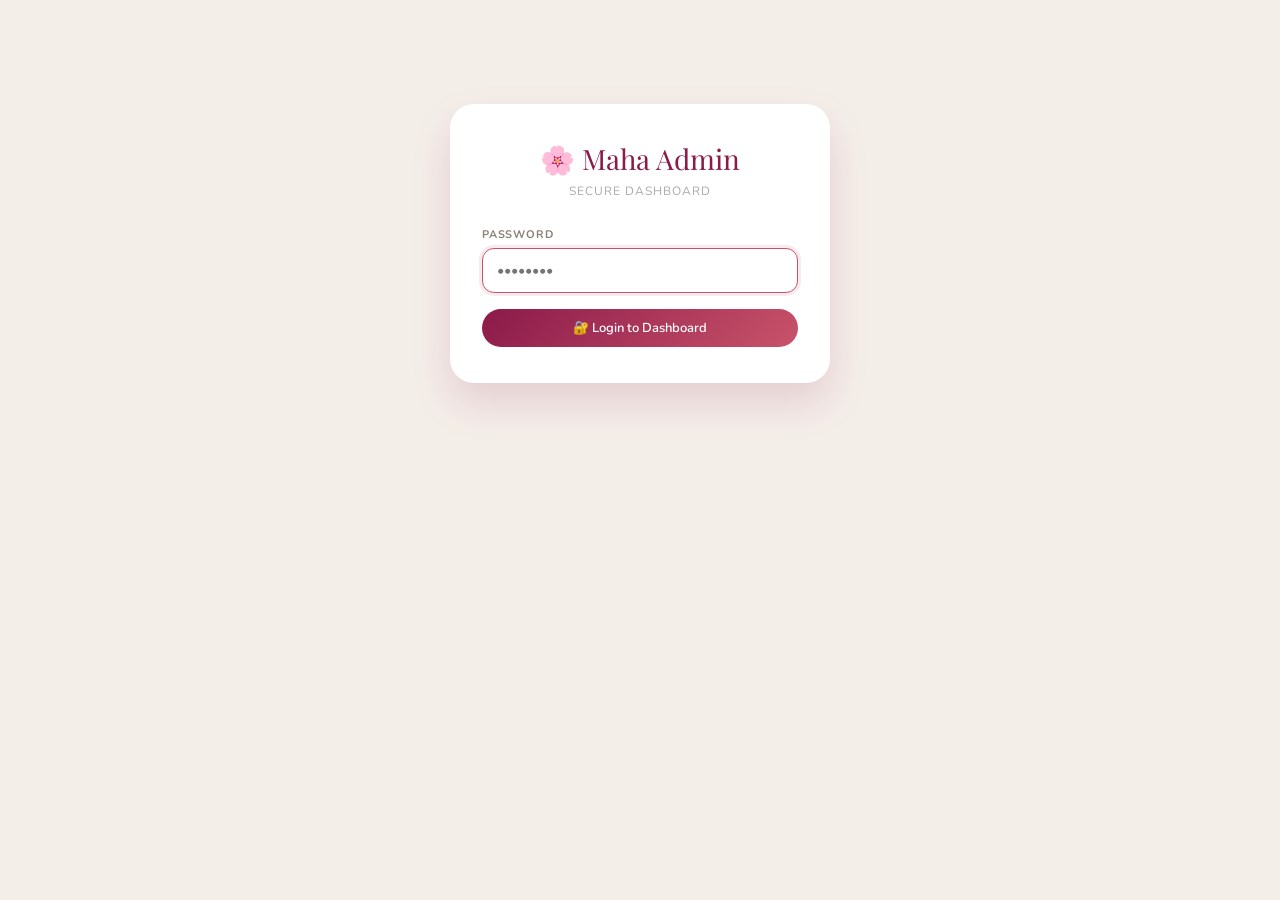
==== admin.html @ 8f500e43 "Add files via upload" ====
<!DOCTYPE html>
<html lang="ur">
<head>
<meta charset="UTF-8">
<meta name="viewport" content="width=device-width, initial-scale=1.0">
<title>Admin Panel – Maha Collection</title>
<link href="https://fonts.googleapis.com/css2?family=Playfair+Display:ital,wght@0,400;0,600;1,400&family=Nunito:wght@300;400;500;600&display=swap" rel="stylesheet">
<style>
:root {
  --wine: #8B1A4A;
  --rose: #C9536A;
  --gold: #D4A853;
  --cream: #FDF6F0;
  --dark: #1a0a10;
  --serif: 'Playfair Display', Georgia, serif;
  --sans: 'Nunito', sans-serif;
}
* { box-sizing: border-box; margin: 0; padding: 0; }
body {
  font-family: var(--sans);
  background: #f4eee9;
  padding: 24px;
}
.admin-login {
  max-width: 380px;
  margin: 80px auto;
  background: #fff;
  border-radius: 24px;
  padding: 36px 32px;
  box-shadow: 0 20px 40px rgba(139,26,74,0.15);
  text-align: center;
}
.admin-login-logo {
  font-family: var(--serif);
  font-size: 28px;
  color: var(--wine);
  margin-bottom: 6px;
}
.admin-login-sub {
  font-size: 12px;
  color: #aaa;
  margin-bottom: 28px;
  text-transform: uppercase;
  letter-spacing: 1px;
}
.a-field {
  display: flex;
  flex-direction: column;
  gap: 6px;
  margin-bottom: 16px;
  text-align: left;
}
.a-label {
  font-size: 11px;
  font-weight: 700;
  color: #8a7f74;
  letter-spacing: 0.8px;
  text-transform: uppercase;
}
.a-input {
  padding: 12px 14px;
  border: 1.5px solid rgba(139,26,74,0.2);
  border-radius: 12px;
  font-family: var(--sans);
  font-size: 14px;
  width: 100%;
  outline: none;
  transition: all 0.2s;
}
.a-input:focus {
  border-color: var(--rose);
  box-shadow: 0 0 0 3px rgba(201,83,106,0.12);
}
.a-btn {
  padding: 10px 18px;
  border-radius: 40px;
  border: none;
  font-family: var(--sans);
  font-size: 13px;
  font-weight: 600;
  cursor: pointer;
  transition: all 0.2s;
}
.a-btn-primary {
  background: linear-gradient(135deg, var(--wine), var(--rose));
  color: #fff;
  width: 100%;
}
.a-btn-primary:hover {
  transform: translateY(-1px);
  box-shadow: 0 6px 18px rgba(201,83,106,0.3);
}
.err-msg {
  color: #e53e3e;
  font-size: 12px;
  margin-bottom: 12px;
  display: none;
}

/* Admin Panel Styles */
.admin-panel {
  background: #fff;
  border-radius: 24px;
  max-width: 1300px;
  margin: 0 auto;
  overflow: hidden;
  box-shadow: 0 12px 32px rgba(0,0,0,0.08);
  display: flex;
  flex-direction: column;
  height: calc(100vh - 48px);
}
.admin-hdr {
  background: linear-gradient(135deg, var(--wine), var(--rose));
  color: #fff;
  padding: 18px 28px;
  display: flex;
  justify-content: space-between;
  align-items: center;
  flex-shrink: 0;
}
.admin-hdr h2 {
  font-family: var(--serif);
  font-weight: 500;
  font-size: 20px;
}
.admin-body {
  display: flex;
  flex: 1;
  overflow: hidden;
}
.admin-sidebar {
  width: 220px;
  background: #fefaf7;
  border-right: 1px solid rgba(139,26,74,0.1);
  display: flex;
  flex-direction: column;
  padding: 20px 0;
  overflow-y: auto;
  flex-shrink: 0;
}
.admin-nav-btn {
  display: flex;
  align-items: center;
  gap: 12px;
  padding: 12px 24px;
  background: none;
  border: none;
  font-family: var(--sans);
  font-size: 14px;
  font-weight: 500;
  color: #5a4a42;
  cursor: pointer;
  transition: all 0.2s;
  text-align: left;
  border-left: 3px solid transparent;
  width: 100%;
}
.admin-nav-btn:hover {
  background: rgba(201,83,106,0.06);
  color: var(--wine);
}
.admin-nav-btn.active {
  background: rgba(201,83,106,0.1);
  color: var(--wine);
  border-left-color: var(--rose);
  font-weight: 600;
}
.admin-content {
  flex: 1;
  overflow-y: auto;
  padding: 24px 28px;
  background: #fff;
}
.a-section {
  background: #ffffff;
  border-radius: 20px;
  padding: 22px 24px;
  margin-bottom: 24px;
  box-shadow: 0 2px 12px rgba(0,0,0,0.04);
  border: 1px solid rgba(139,26,74,0.06);
}
.a-section-title {
  font-family: var(--serif);
  font-size: 16px;
  color: var(--wine);
  margin-bottom: 20px;
  padding-bottom: 12px;
  border-bottom: 1px solid rgba(139,26,74,0.1);
  display: flex;
  align-items: center;
  gap: 8px;
  justify-content: space-between;
}
.a-grid-2 {
  display: grid;
  grid-template-columns: 1fr 1fr;
  gap: 18px;
}
.a-grid-3 {
  display: grid;
  grid-template-columns: repeat(3,1fr);
  gap: 16px;
}
.a-save-bar {
  margin-top: 20px;
  display: flex;
  gap: 12px;
  align-items: center;
}
.a-success-msg {
  font-size: 12px;
  color: #22c55e;
  font-weight: 600;
  opacity: 0;
  transition: opacity 0.3s;
}
.a-success-msg.show { opacity: 1; }
.a-btn-secondary {
  background: #f0eae6;
  color: #5a4a42;
}
.a-btn-danger {
  background: #fee2e2;
  color: #e53e3e;
  border: none;
}
.img-upload-row {
  display: flex;
  gap: 8px;
  align-items: center;
}
.img-upload-btn {
  padding: 8px 14px;
  border-radius: 12px;
  border: 1.5px dashed rgba(201,83,106,0.4);
  background: rgba(201,83,106,0.05);
  color: var(--rose);
  font-size: 12px;
  font-weight: 600;
  cursor: pointer;
  transition: all 0.2s;
}
.img-preview {
  width: 54px;
  height: 48px;
  object-fit: cover;
  border-radius: 8px;
  border: 1px solid rgba(139,26,74,0.12);
}
.a-table {
  width: 100%;
  border-collapse: collapse;
  font-size: 13px;
}
.a-table th {
  text-align: left;
  padding: 12px 12px;
  background: rgba(139,26,74,0.03);
  color: var(--wine);
  font-weight: 600;
  font-size: 11px;
  text-transform: uppercase;
}
.a-table td {
  padding: 12px 12px;
  border-bottom: 1px solid rgba(139,26,74,0.06);
  vertical-align: middle;
}
.admin-stats-row {
  display: grid;
  grid-template-columns: repeat(4,1fr);
  gap: 16px;
  margin-bottom: 24px;
}
.admin-stat-box {
  background: #fff;
  border-radius: 20px;
  padding: 18px;
  text-align: center;
  box-shadow: 0 2px 12px rgba(139,26,74,0.05);
  border: 1px solid rgba(139,26,74,0.08);
}
.admin-stat-box .asn {
  font-family: var(--serif);
  font-size: 28px;
  color: var(--wine);
  font-weight: 700;
}
.testi-item {
  background: rgba(139,26,74,0.02);
  border: 1px solid rgba(139,26,74,0.1);
  border-radius: 16px;
  padding: 18px;
  margin-bottom: 16px;
}
.pill-list {
  display: flex;
  flex-wrap: wrap;
  gap: 8px;
  margin-top: 10px;
}
.pill-tag {
  background: rgba(201,83,106,0.1);
  color: var(--wine);
  border-radius: 50px;
  padding: 6px 12px 6px 16px;
  font-size: 12px;
  display: flex;
  align-items: center;
  gap: 6px;
}
.pill-tag button {
  background: none;
  border: none;
  cursor: pointer;
  font-size: 14px;
}
</style>
</head>
<body>
<div id="app"></div>

<script>
// ========== CONFIG ==========
const CONFIG = {
  whatsappNumber: "923700429801",
  brandName: "Maha Collection",
  tagline: "Where Every Piece Tells a Story",
  instagram: "https://www.instagram.com/mahacollection",
  facebook: "https://www.facebook.com/mahacollection",
  tiktok: "https://www.tiktok.com/@mahacollection",
  adminPassword: "admin1234",
  heroBanner: "",
  heroTitle1: "Maha",
  heroTitle2: "Collection",
  heroSub: "Premium Pakistani fashion — lawn suits, bridal wear, jewellery & more.\nOrder instantly on WhatsApp 🇵🇰",
  trustPills: ["🚚 Fast Delivery", "✅ 100% Authentic", "💬 24/7 Support", "🔄 Easy Returns"],
  stat1n: "10,000+", stat1l: "Happy Customers",
  stat2n: "500+", stat2l: "Products",
  stat3n: "4.9★", stat3l: "Average Rating",
  stat4n: "Same Day", stat4l: "WhatsApp Reply"
};

let PRODUCTS = [
  { id:"1", name:"Embroidered Lawn Suit", price:3500, category:"Suits", image:"https://images.unsplash.com/photo-1583391733956-3750e0ff4e8b?w=700&q=85", badge:"Bestseller", rating:4.9, reviews:312, description:"Premium lawn fabric with intricate thread embroidery. 3-piece unstitched set." },
  { id:"2", name:"Silk Chiffon Dupatta", price:1800, category:"Dupattas", image:"https://images.unsplash.com/photo-1610030469983-98e550d6193c?w=700&q=85", badge:"New", rating:4.8, reviews:98, description:"Pure silk chiffon with hand-block print borders. 2.5 meters." },
  { id:"3", name:"Bridal Lehenga Set", price:45000, category:"Bridal", image:"https://images.unsplash.com/photo-1585914641050-fa9883c4e21c?w=700&q=85", badge:"Premium", rating:5.0, reviews:54, description:"Heavy bridal lehenga with zari work, mirror detailing, full set." },
  { id:"4", name:"Kashmiri Shawl", price:8500, category:"Shawls", image:"https://images.unsplash.com/photo-1601924994987-69e26d50dc26?w=700&q=85", badge:"Limited", rating:4.9, reviews:167, description:"Hand-woven pure wool Kashmiri shawl with traditional paisley motifs." },
  { id:"5", name:"Printed Khaddar Suit", price:2200, category:"Suits", image:"https://images.unsplash.com/photo-1558769132-cb1aea458c5e?w=700&q=85", badge:"Top Rated", rating:4.7, reviews:289, description:"Winter khaddar with digital print, warm and stylish. Unstitched." },
  { id:"6", name:"Gold Jhumka Earrings", price:1200, category:"Jewellery", image:"https://images.unsplash.com/photo-1535632066927-ab7c9ab60908?w=700&q=85", badge:"Hot", rating:4.8, reviews:445, description:"Traditional Pakistani jhumka, antique gold finish, lightweight." },
  { id:"7", name:"Organza Party Frock", price:5500, category:"Formals", image:"https://images.unsplash.com/photo-1566479100951-a12f5ade9e7b?w=700&q=85", badge:"New", rating:4.6, reviews:73, description:"Flowy organza frock with embellished neckline, ready-to-wear." },
  { id:"8", name:"Handcrafted Clutch Bag", price:3200, category:"Bags", image:"https://images.unsplash.com/photo-1566150905458-1bf1aca981a8?w=700&q=85", badge:"", rating:4.7, reviews:122, description:"Hand-beaded clutch bag, perfect for events and weddings." },
];

let TESTIMONIALS = [
  { name:"Ayesha Malik", location:"Lahore", text:"Maha Collection ka suit itna khoobsurat tha! Quality bohot achi thi, bilkul picture jaisi mili. WhatsApp se order karna bohot asaan tha.", avatar:"AM", rating:5 },
  { name:"Sana Tariq", location:"Karachi", text:"Maine bridal lehenga liya tha — sab ne taarif ki! Packaging bhi bohot elegant thi. Definitely again order karungi.", avatar:"ST", rating:5 },
  { name:"Fatima Noor", location:"Islamabad", text:"Kashmiri shawl bohot warm aur stylish hai. Ek din me delivery bhi mili. Maha Collection best hai!", avatar:"FN", rating:5 },
  { name:"Hina Baig", location:"Peshawar", text:"Earrings bilkul original picture jaisi hain. Customer service bhi kamaal ki thi. Highly recommended!", avatar:"HB", rating:5 },
];

const CATEGORIES = ["All","Suits","Dupattas","Bridal","Shawls","Formals","Jewellery","Bags"];

let adminAuthed = false;
let editingId = null;
let editForm = {};
let currentTab = 'dashboard';

function saveToLocalStorage() {
  localStorage.setItem('maha_products', JSON.stringify(PRODUCTS));
  localStorage.setItem('maha_testimonials', JSON.stringify(TESTIMONIALS));
  localStorage.setItem('maha_config', JSON.stringify(CONFIG));
}

function loadFromLocalStorage() {
  try {
    const p = localStorage.getItem('maha_products');
    if(p) PRODUCTS = JSON.parse(p);
    const t = localStorage.getItem('maha_testimonials');
    if(t) TESTIMONIALS = JSON.parse(t);
    const c = localStorage.getItem('maha_config');
    if(c) Object.assign(CONFIG, JSON.parse(c));
  } catch(e){}
}

loadFromLocalStorage();

function render() {
  const app = document.getElementById('app');
  if(!adminAuthed) {
    app.innerHTML = `
      <div class="admin-login">
        <div class="admin-login-logo">🌸 Maha Admin</div>
        <div class="admin-login-sub">Secure Dashboard</div>
        <div class="a-field">
          <label class="a-label">Password</label>
          <input type="password" id="adminPassword" class="a-input" placeholder="••••••••" autofocus onkeypress="if(event.key==='Enter') login()"/>
        </div>
        <div id="loginErr" class="err-msg">❌ Galat password hai</div>
        <button class="a-btn a-btn-primary" onclick="login()">🔐 Login to Dashboard</button>
      </div>
    `;
    return;
  }
  app.innerHTML = `
    <div class="admin-panel">
      <div class="admin-hdr">
        <h2>🛠️ Maha Collection Admin</h2>
        <div style="display:flex;gap:10px">
          <button class="a-btn" style="background:rgba(255,255,255,0.2);color:#fff" onclick="logout()">🚪 Logout</button>
          <button class="a-btn" style="background:rgba(255,255,255,0.2);color:#fff" onclick="window.close()">✕ Close</button>
        </div>
      </div>
      <div class="admin-body">
        <div class="admin-sidebar">
          <button class="admin-nav-btn ${currentTab === 'dashboard' ? 'active' : ''}" onclick="switchTab('dashboard')">📊 Dashboard</button>
          <button class="admin-nav-btn ${currentTab === 'products' ? 'active' : ''}" onclick="switchTab('products')">🛍️ Products</button>
          <button class="admin-nav-btn ${currentTab === 'testimonials' ? 'active' : ''}" onclick="switchTab('testimonials')">💬 Reviews</button>
          <button class="admin-nav-btn ${currentTab === 'website' ? 'active' : ''}" onclick="switchTab('website')">🌐 Website Info</button>
          <button class="admin-nav-btn ${currentTab === 'social' ? 'active' : ''}" onclick="switchTab('social')">📱 Social Links</button>
          <button class="admin-nav-btn ${currentTab === 'hero' ? 'active' : ''}" onclick="switchTab('hero')">🎥 Hero & Stats</button>
          <button class="admin-nav-btn ${currentTab === 'security' ? 'active' : ''}" onclick="switchTab('security')">🔐 Security</button>
        </div>
        <div class="admin-content" id="adminContent">
          ${renderTabContent()}
        </div>
      </div>
    </div>
  `;
}

function renderTabContent() {
  if(currentTab === 'dashboard') return renderDashboard();
  if(currentTab === 'products') return renderProducts();
  if(currentTab === 'testimonials') return renderTestimonials();
  if(currentTab === 'website') return renderWebsite();
  if(currentTab === 'social') return renderSocial();
  if(currentTab === 'hero') return renderHero();
  if(currentTab === 'security') return renderSecurity();
  return '';
}

function renderDashboard() {
  const totalProducts = PRODUCTS.length;
  const totalRevenue = PRODUCTS.reduce((s,p)=>s+Number(p.price),0);
  const avgPrice = totalProducts ? Math.round(totalRevenue/totalProducts) : 0;
  return `
    <div class="admin-stats-row">
      <div class="admin-stat-box"><div class="asn">${totalProducts}</div><div class="asl">Total Products</div></div>
      <div class="admin-stat-box"><div class="asn">${[...new Set(PRODUCTS.map(p=>p.category))].length}</div><div class="asl">Categories</div></div>
      <div class="admin-stat-box"><div class="asn">${TESTIMONIALS.length}</div><div class="asl">Reviews</div></div>
      <div class="admin-stat-box"><div class="asn">Rs.${avgPrice.toLocaleString('en-PK')}</div><div class="asl">Avg Price</div></div>
    </div>
    <div class="a-section">
      <div class="a-section-title"><span>📦 Recent Products</span><button class="a-btn a-btn-primary a-btn-sm" onclick="switchTab('products')">Manage All</button></div>
      <table class="a-table">
        <thead><tr><th>Image</th><th>Name</th><th>Category</th><th>Price</th></tr></thead>
        <tbody>${PRODUCTS.slice(0,5).map(p=>`<tr><td><img src="${p.image}" style="width:44px;height:38px;object-fit:cover;border-radius:6px" onerror="this.src='https://images.unsplash.com/photo-1558769132-cb1aea458c5e?w=300'"></td><td>${p.name}</td><td>${p.category}</td><td>Rs.${p.price.toLocaleString()}</td></tr>`).join('')}</tbody>
      </table>
    </div>
  `;
}

function renderProducts() {
  return `
    <div class="a-section">
      <div class="a-section-title"><span>🛍️ Products Management</span><button class="a-btn a-btn-primary a-btn-sm" onclick="addNewProduct()">+ Naya Product</button></div>
      <div style="overflow-x:auto">
        <table class="a-table">
          <thead><tr><th>Image</th><th>Name</th><th>Category</th><th>Price</th><th>Badge</th><th>Rating</th><th>Actions</th></tr></thead>
          <tbody id="productsTbody">${renderProductRows()}</tbody>
        </table>
      </div>
    </div>
  `;
}

function renderProductRows() {
  return PRODUCTS.map(p => {
    if(editingId === p.id) {
      return `<tr style="background:#fef4f0">
        <td><div class="img-upload-row"><input class="a-input sm" id="edit_img" value="${(editForm.image||'').replace(/"/g,'&quot;')}" oninput="editForm.image=this.value" style="min-width:120px"/><button class="img-upload-btn" onclick="uploadProductImage()">📷</button><input type="file" id="prodImgFile" accept="image/*" style="display:none" onchange="handleProdImage(this)"/></div>${editForm.image ? `<img src="${editForm.image}" class="img-preview" style="margin-top:4px">` : ''}</td>
        <td><input class="a-input sm" value="${(editForm.name||'').replace(/"/g,'&quot;')}" oninput="editForm.name=this.value" style="min-width:130px"/></td>
        <td><select class="a-input sm a-select" onchange="editForm.category=this.value">${CATEGORIES.filter(c=>c!=='All').map(c=>`<option${c===editForm.category?' selected':''}>${c}</option>`).join('')}</select></td>
        <td><input class="a-input sm" type="number" value="${editForm.price||0}" oninput="editForm.price=this.value" style="width:90px"/></td>
        <td><input class="a-input sm" value="${(editForm.badge||'').replace(/"/g,'&quot;')}" oninput="editForm.badge=this.value" style="width:90px"/></td>
        <td><input class="a-input sm" type="number" step="0.1" value="${editForm.rating||4.5}" oninput="editForm.rating=this.value" style="width:70px"/></td>
        <td><button class="a-btn a-btn-primary a-btn-sm" onclick="saveEdit()">✔ Save</button> <button class="a-btn a-btn-secondary a-btn-sm" onclick="cancelEdit()">Cancel</button></td>
      </tr>
      <tr><td colspan="7"><div class="a-grid-2"><div><label class="a-label">Description</label><textarea class="a-input sm" oninput="editForm.description=this.value">${editForm.description||''}</textarea></div><div><label class="a-label">Reviews Count</label><input class="a-input sm" type="number" value="${editForm.reviews||0}" oninput="editForm.reviews=this.value"/></div></div></td></tr>`;
    }
    return `<tr><td><img src="${p.image}" style="width:44px;height:38px;object-fit:cover;border-radius:6px" onerror="this.src='https://images.unsplash.com/photo-1558769132-cb1aea458c5e?w=300'"></td><td>${p.name}</td><td>${p.category}</td><td>Rs.${p.price.toLocaleString()}</td><td>${p.badge||'—'}</td><td>${p.rating}⭐</td><td><button class="a-btn a-btn-secondary a-btn-sm" onclick="startEdit('${p.id}')">✏️ Edit</button> <button class="a-btn a-btn-danger a-btn-sm" onclick="deleteProduct('${p.id}')">🗑️</button></td></tr>`;
  }).join('');
}

function refreshProductTable() { const tbody = document.getElementById('productsTbody'); if(tbody) tbody.innerHTML = renderProductRows(); }
function startEdit(id) { const p = PRODUCTS.find(x=>x.id===id); editingId=id; editForm={...p}; refreshProductTable(); }
function cancelEdit() { editingId=null; editForm={}; refreshProductTable(); }
function saveEdit() { PRODUCTS = PRODUCTS.map(p=>p.id===editingId?{...editForm,price:Number(editForm.price),rating:Number(editForm.rating),reviews:Number(editForm.reviews)}:p); cancelEdit(); saveToLocalStorage(); }
function deleteProduct(id) { if(confirm('Delete this product?')) { PRODUCTS = PRODUCTS.filter(p=>p.id!==id); refreshProductTable(); saveToLocalStorage(); } }
function addNewProduct() { const newId = Date.now().toString(); PRODUCTS.push({id:newId,name:"Naya Product",price:999,category:"Suits",image:"",badge:"New",rating:4.5,reviews:0,description:""}); startEdit(newId); }
function uploadProductImage() { document.getElementById('prodImgFile').click(); }
function handleProdImage(input) { const file = input.files[0]; if(!file) return; const reader = new FileReader(); reader.onload = ev => { editForm.image = ev.target.result; const inp = document.getElementById('edit_img'); if(inp) inp.value = ev.target.result; refreshProductTable(); }; reader.readAsDataURL(file); }

function renderTestimonials() {
  return `
    <div class="a-section">
      <div class="a-section-title"><span>💬 Customer Reviews</span><button class="a-btn a-btn-primary a-btn-sm" onclick="addTestimonial()">+ Naya Review</button></div>
      <div id="testiList">${TESTIMONIALS.map((t,i)=>`<div class="testi-item"><div class="a-grid-3"><div><label class="a-label">Naam</label><input class="a-input sm" id="tname_${i}" value="${t.name.replace(/"/g,'&quot;')}"></div><div><label class="a-label">City</label><input class="a-input sm" id="tloc_${i}" value="${t.location.replace(/"/g,'&quot;')}"></div><div><label class="a-label">Rating</label><input class="a-input sm" type="number" id="trating_${i}" value="${t.rating}"></div></div><div><label class="a-label">Review Text</label><textarea class="a-input sm" id="ttext_${i}">${t.text.replace(/"/g,'&quot;')}</textarea></div><div style="margin-top:12px"><button class="a-btn a-btn-danger a-btn-sm" onclick="deleteTestimonial(${i})">🗑️ Hatao</button></div></div>`).join('')}</div>
      <div class="a-save-bar"><button class="a-btn a-btn-primary" onclick="saveTestimonials()">✅ Reviews Save Karo</button><span id="testiMsg" class="a-success-msg">Saved!</span></div>
    </div>`;
}
function addTestimonial() { TESTIMONIALS.push({name:"",location:"",text:"",avatar:"",rating:5}); render(); }
function deleteTestimonial(i) { if(confirm('Delete this review?')) { TESTIMONIALS.splice(i,1); render(); } }
function saveTestimonials() { TESTIMONIALS.forEach((_,i)=>{ TESTIMONIALS[i].name = document.getElementById(`tname_${i}`).value; TESTIMONIALS[i].location = document.getElementById(`tloc_${i}`).value; TESTIMONIALS[i].rating = Number(document.getElementById(`trating_${i}`).value); TESTIMONIALS[i].text = document.getElementById(`ttext_${i}`).value; TESTIMONIALS[i].avatar = TESTIMONIALS[i].name.slice(0,2).toUpperCase(); }); saveToLocalStorage(); showMsg('testiMsg'); }

function renderWebsite() {
  return `<div class="a-section"><div class="a-section-title">🌐 Basic Info</div><div class="a-grid-2"><div><label class="a-label">Brand Name</label><input class="a-input" id="cfg_brandName" value="${CONFIG.brandName}"></div><div><label class="a-label">Tagline</label><input class="a-input" id="cfg_tagline" value="${CONFIG.tagline}"></div><div><label class="a-label">WhatsApp Number</label><input class="a-input" id="cfg_wa" value="${CONFIG.whatsappNumber}"></div></div><div class="a-save-bar"><button class="a-btn a-btn-primary" onclick="saveWebsiteBasic()">Save</button><span id="webMsg" class="a-success-msg">Saved!</span></div></div>
  <div class="a-section"><div class="a-section-title">🏷️ Trust Pills</div><div id="pillsContainer">${(CONFIG.trustPills || []).map((p,i)=>`<div style="display:flex;gap:8px;margin-bottom:8px"><input class="a-input" id="pill_${i}" value="${p.replace(/"/g,'&quot;')}" style="flex:1"><button class="a-btn a-btn-danger a-btn-sm" onclick="removeTrustPill(${i})">🗑️</button></div>`).join('')}</div><button class="a-btn a-btn-secondary a-btn-sm" onclick="addTrustPill()">+ Add Pill</button><div class="a-save-bar"><button class="a-btn a-btn-primary" onclick="saveTrustPills()">Save Pills</button><span id="pillMsg" class="a-success-msg">Saved!</span></div></div>`;
}
function saveWebsiteBasic() { CONFIG.brandName = document.getElementById('cfg_brandName').value; CONFIG.tagline = document.getElementById('cfg_tagline').value; CONFIG.whatsappNumber = document.getElementById('cfg_wa').value; saveToLocalStorage(); showMsg('webMsg'); }
function addTrustPill() { if(!CONFIG.trustPills) CONFIG.trustPills = []; CONFIG.trustPills.push("New Pill"); render(); }
function removeTrustPill(i) { CONFIG.trustPills.splice(i,1); render(); }
function saveTrustPills() { CONFIG.trustPills = []; document.querySelectorAll('[id^="pill_"]').forEach(inp=>{ CONFIG.trustPills.push(inp.value); }); saveToLocalStorage(); showMsg('pillMsg'); }

function renderSocial() {
  return `<div class="a-section"><div class="a-section-title">📱 Social Links</div><div class="a-grid-2"><div><label class="a-label">Instagram URL</label><input class="a-input" id="cfg_ig" value="${CONFIG.instagram}"></div><div><label class="a-label">Facebook URL</label><input class="a-input" id="cfg_fb" value="${CONFIG.facebook}"></div><div><label class="a-label">TikTok URL</label><input class="a-input" id="cfg_tt" value="${CONFIG.tiktok}"></div></div><div class="a-save-bar"><button class="a-btn a-btn-primary" onclick="saveSocial()">Save Social Links</button><span id="socialMsg" class="a-success-msg">Saved!</span></div></div>`;
}
function saveSocial() { CONFIG.instagram = document.getElementById('cfg_ig').value; CONFIG.facebook = document.getElementById('cfg_fb').value; CONFIG.tiktok = document.getElementById('cfg_tt').value; saveToLocalStorage(); showMsg('socialMsg'); }

function renderHero() {
  return `<div class="a-section"><div class="a-section-title">🎥 Hero Text & Banner</div><div class="a-grid-2"><div><label class="a-label">Hero Title Line 1</label><input class="a-input" id="hero1" value="${CONFIG.heroTitle1||'Maha'}"></div><div><label class="a-label">Hero Title Line 2</label><input class="a-input" id="hero2" value="${CONFIG.heroTitle2||'Collection'}"></div><div><label class="a-label">Sub Text</label><textarea class="a-input" id="heroSub">${CONFIG.heroSub||''}</textarea></div><div><label class="a-label">Banner Image URL / Upload</label><div class="img-upload-row"><input class="a-input" id="heroBanner" value="${CONFIG.heroBanner||''}"><button class="img-upload-btn" onclick="document.getElementById('bannerFile').click()">📷 Gallery</button><input type="file" id="bannerFile" accept="image/*" style="display:none" onchange="handleBannerFile(this)"/></div></div></div><div class="a-save-bar"><button class="a-btn a-btn-primary" onclick="saveHeroText()">Save Hero</button><span id="heroMsg" class="a-success-msg">Saved!</span></div></div>
  <div class="a-section"><div class="a-section-title">📊 Stats Numbers</div><div class="a-grid-2">${[['stat1n','stat1l'],['stat2n','stat2l'],['stat3n','stat3l'],['stat4n','stat4l']].map(([nk,nl])=>`<div><label class="a-label">${nk}</label><input class="a-input" id="${nk}" value="${CONFIG[nk]||''}"><label class="a-label">${nl}</label><input class="a-input" id="${nl}" value="${CONFIG[nl]||''}"></div>`).join('')}</div><div class="a-save-bar"><button class="a-btn a-btn-primary" onclick="saveStats()">Save Stats</button><span id="statsMsg" class="a-success-msg">Saved!</span></div></div>`;
}
function handleBannerFile(input) { const file = input.files[0]; if(!file) return; const reader = new FileReader(); reader.onload = ev => { CONFIG.heroBanner = ev.target.result; const inp = document.getElementById('heroBanner'); if(inp) inp.value = ev.target.result; }; reader.readAsDataURL(file); }
function saveHeroText() { CONFIG.heroTitle1 = document.getElementById('hero1').value; CONFIG.heroTitle2 = document.getElementById('hero2').value; CONFIG.heroSub = document.getElementById('heroSub').value; CONFIG.heroBanner = document.getElementById('heroBanner').value; saveToLocalStorage(); showMsg('heroMsg'); }
function saveStats() { const stats = ['stat1n','stat1l','stat2n','stat2l','stat3n','stat3l','stat4n','stat4l']; stats.forEach(s=>{ CONFIG[s] = document.getElementById(s).value; }); saveToLocalStorage(); showMsg('statsMsg'); }

function renderSecurity() {
  return `<div class="a-section"><div class="a-section-title">🔐 Change Password</div><div><div class="a-field"><label class="a-label">Naya Password</label><input type="password" id="newPw1" class="a-input"></div><div class="a-field"><label class="a-label">Confirm Password</label><input type="password" id="newPw2" class="a-input"></div><div id="pwErr" style="color:#e53e3e;font-size:12px;display:none"></div><button class="a-btn a-btn-primary" onclick="changePassword()">Update Password</button><span id="pwMsg" class="a-success-msg" style="margin-left:12px">Changed!</span></div></div>`;
}
function changePassword() { const p1 = document.getElementById('newPw1').value; const p2 = document.getElementById('newPw2').value; if(!p1) { showErr('Password empty'); return; } if(p1!==p2) { showErr('Passwords do not match'); return; } CONFIG.adminPassword = p1; saveToLocalStorage(); showMsg('pwMsg'); }
function showErr(msg) { const e = document.getElementById('pwErr'); if(e){ e.textContent=msg; e.style.display='block'; setTimeout(()=>e.style.display='none',2500); } }
function showMsg(id) { const el = document.getElementById(id); if(el){ el.classList.add('show'); setTimeout(()=>el.classList.remove('show'),2000); } }

function switchTab(tab) { currentTab = tab; editingId = null; render(); }
function login() { const pw = document.getElementById('adminPassword').value; if(pw === CONFIG.adminPassword) { adminAuthed = true; render(); } else { document.getElementById('loginErr').style.display = 'block'; } }
function logout() { adminAuthed = false; render(); }
window.login = login; window.logout = logout; window.switchTab = switchTab; window.addNewProduct = addNewProduct; window.startEdit = startEdit; window.cancelEdit = cancelEdit; window.saveEdit = saveEdit; window.deleteProduct = deleteProduct; window.uploadProductImage = uploadProductImage; window.handleProdImage = handleProdImage; window.addTestimonial = addTestimonial; window.deleteTestimonial = deleteTestimonial; window.saveTestimonials = saveTestimonials; window.saveWebsiteBasic = saveWebsiteBasic; window.saveTrustPills = saveTrustPills; window.addTrustPill = addTrustPill; window.removeTrustPill = removeTrustPill; window.saveSocial = saveSocial; window.saveHeroText = saveHeroText; window.saveStats = saveStats; window.changePassword = changePassword; window.handleBannerFile = handleBannerFile;

render();
</script>
</body>
</html>
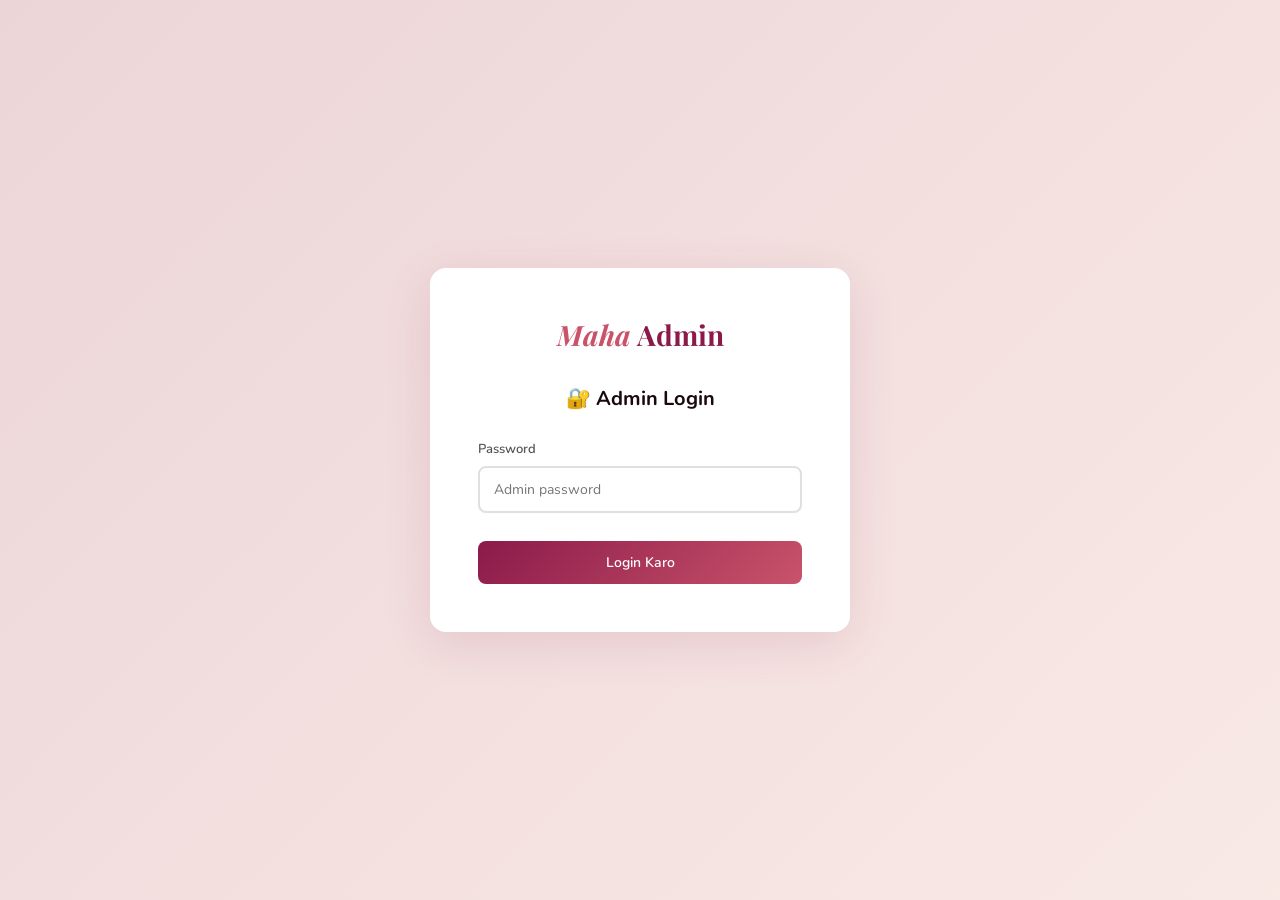
==== commit f4b864e0: "admin.html" ====
--- a/admin.html
+++ b/admin.html
@@ -1,11 +1,13 @@
 <!DOCTYPE html>
 <html lang="ur">
 <head>
-<meta charset="UTF-8">
-<meta name="viewport" content="width=device-width, initial-scale=1.0">
-<title>Admin Panel – Maha Collection</title>
-<link href="https://fonts.googleapis.com/css2?family=Playfair+Display:ital,wght@0,400;0,600;1,400&family=Nunito:wght@300;400;500;600&display=swap" rel="stylesheet">
+<meta charset="UTF-8"/>
+<meta name="viewport" content="width=device-width, initial-scale=1.0"/>
+<title>Maha Collection - Admin Dashboard</title>
+<link rel="preconnect" href="https://fonts.googleapis.com"/>
+<link href="https://fonts.googleapis.com/css2?family=Playfair+Display:ital,wght@0,400;0,600;0,700;1,400&family=Nunito:wght@300;400;500;600&display=swap" rel="stylesheet"/>
 <style>
+/* ===== CSS VARIABLES ===== */
 :root {
   --wine: #8B1A4A;
   --rose: #C9536A;
@@ -14,541 +16,846 @@
   --dark: #1a0a10;
   --serif: 'Playfair Display', Georgia, serif;
   --sans: 'Nunito', sans-serif;
-}
-* { box-sizing: border-box; margin: 0; padding: 0; }
-body {
-  font-family: var(--sans);
-  background: #f4eee9;
-  padding: 24px;
-}
-.admin-login {
-  max-width: 380px;
-  margin: 80px auto;
+  --shadow: 0 8px 32px rgba(139,26,74,0.15);
+  --radius: 16px;
+}
+
+*, *::before, *::after { box-sizing: border-box; margin: 0; padding: 0; }
+html { scroll-behavior: smooth; }
+body { font-family: var(--sans); background: var(--cream); color: var(--dark); overflow-x: hidden; }
+img { max-width: 100%; display: block; }
+a { text-decoration: none; color: inherit; }
+button { cursor: pointer; font-family: var(--sans); }
+
+/* ===== LOGIN SCREEN ===== */
+.login-wrap {
+  display: flex;
+  width: 100vw;
+  height: 100vh;
+  align-items: center;
+  justify-content: center;
+  background: linear-gradient(135deg, rgba(139,26,74,0.15) 0%, rgba(201,83,106,0.08) 100%);
+}
+.login-box {
   background: #fff;
-  border-radius: 24px;
-  padding: 36px 32px;
-  box-shadow: 0 20px 40px rgba(139,26,74,0.15);
-  text-align: center;
-}
-.admin-login-logo {
+  padding: 48px;
+  border-radius: var(--radius);
+  box-shadow: 0 12px 48px rgba(139,26,74,0.12);
+  max-width: 420px;
+  width: 100%;
+}
+.login-logo {
   font-family: var(--serif);
   font-size: 28px;
+  font-weight: 700;
+  text-align: center;
+  margin-bottom: 32px;
   color: var(--wine);
-  margin-bottom: 6px;
-}
-.admin-login-sub {
-  font-size: 12px;
-  color: #aaa;
+}
+.login-logo span { color: var(--rose); font-style: italic; }
+.login-title {
+  text-align: center;
+  font-size: 20px;
+  font-weight: 700;
   margin-bottom: 28px;
-  text-transform: uppercase;
-  letter-spacing: 1px;
-}
-.a-field {
+  color: var(--dark);
+}
+.login-field {
   display: flex;
   flex-direction: column;
-  gap: 6px;
+  margin-bottom: 20px;
+}
+.login-label {
+  font-size: 13px;
+  font-weight: 600;
+  color: #555;
+  margin-bottom: 8px;
+}
+.login-input {
+  padding: 12px 14px;
+  border: 2px solid #e0e0e0;
+  border-radius: 8px;
+  font-size: 14px;
+  font-family: var(--sans);
+  transition: border-color 0.2s;
+}
+.login-input:focus {
+  outline: none;
+  border-color: var(--wine);
+  box-shadow: 0 0 0 3px rgba(139,26,74,0.1);
+}
+.login-btn {
+  width: 100%;
+  padding: 12px;
+  background: linear-gradient(135deg, var(--wine), var(--rose));
+  color: #fff;
+  border: none;
+  border-radius: 8px;
+  font-weight: 600;
+  font-size: 14px;
+  cursor: pointer;
+  transition: transform 0.2s, box-shadow 0.2s;
+  margin-top: 8px;
+}
+.login-btn:hover { transform: translateY(-1px); box-shadow: 0 6px 20px rgba(139,26,74,0.3); }
+.login-error {
+  background: #fee;
+  border: 1px solid #fcc;
+  color: #c33;
+  padding: 12px;
+  border-radius: 8px;
+  font-size: 13px;
   margin-bottom: 16px;
+  display: none;
+}
+
+/* ===== ADMIN DASHBOARD ===== */
+.admin-wrap {
+  display: flex;
+  min-height: 100vh;
+  gap: 0;
+}
+.admin-sidebar {
+  width: 240px;
+  background: var(--dark);
+  padding: 28px 0;
+  border-right: 1px solid rgba(139,26,74,0.2);
+  position: fixed;
+  height: 100vh;
+  overflow-y: auto;
+}
+.admin-main {
+  margin-left: 240px;
+  flex: 1;
+  padding: 28px;
+}
+.sidebar-logo {
+  font-family: var(--serif);
+  font-size: 18px;
+  font-weight: 700;
+  color: #fff;
+  text-align: center;
+  padding: 0 20px;
+  margin-bottom: 32px;
+}
+.sidebar-logo span { color: var(--gold); font-style: italic; }
+.sidebar-nav {
+  display: flex;
+  flex-direction: column;
+  gap: 0;
+}
+.sidebar-btn {
+  padding: 12px 20px;
+  background: none;
+  border: none;
+  color: rgba(255,255,255,0.7);
   text-align: left;
-}
-.a-label {
-  font-size: 11px;
-  font-weight: 700;
-  color: #8a7f74;
-  letter-spacing: 0.8px;
-  text-transform: uppercase;
-}
-.a-input {
-  padding: 12px 14px;
-  border: 1.5px solid rgba(139,26,74,0.2);
-  border-radius: 12px;
-  font-family: var(--sans);
-  font-size: 14px;
-  width: 100%;
-  outline: none;
-  transition: all 0.2s;
-}
-.a-input:focus {
-  border-color: var(--rose);
-  box-shadow: 0 0 0 3px rgba(201,83,106,0.12);
-}
-.a-btn {
-  padding: 10px 18px;
-  border-radius: 40px;
-  border: none;
-  font-family: var(--sans);
   font-size: 13px;
   font-weight: 600;
   cursor: pointer;
   transition: all 0.2s;
+  border-left: 3px solid transparent;
+}
+.sidebar-btn:hover { color: #fff; background: rgba(255,255,255,0.05); }
+.sidebar-btn.active { color: var(--gold); border-left-color: var(--gold); background: rgba(139,26,74,0.15); }
+
+/* ===== ADMIN CONTENT ===== */
+.admin-header {
+  display: flex;
+  justify-content: space-between;
+  align-items: center;
+  margin-bottom: 32px;
+}
+.admin-title {
+  font-family: var(--serif);
+  font-size: 28px;
+  font-weight: 700;
+  color: var(--dark);
+}
+.admin-user { font-size: 13px; color: #888; }
+.a-section {
+  background: #fff;
+  padding: 28px;
+  border-radius: var(--radius);
+  box-shadow: 0 2px 8px rgba(139,26,74,0.06);
+  margin-bottom: 24px;
+}
+.a-section-title {
+  font-size: 16px;
+  font-weight: 700;
+  margin-bottom: 20px;
+  color: var(--dark);
+}
+.a-field {
+  display: flex;
+  flex-direction: column;
+  margin-bottom: 16px;
+}
+.a-label {
+  font-size: 12px;
+  font-weight: 600;
+  color: #555;
+  margin-bottom: 6px;
+}
+.a-input {
+  padding: 10px 12px;
+  border: 1px solid #ddd;
+  border-radius: 6px;
+  font-size: 13px;
+  font-family: var(--sans);
+  transition: border-color 0.2s;
+}
+.a-input:focus {
+  outline: none;
+  border-color: var(--wine);
+  box-shadow: 0 0 0 2px rgba(139,26,74,0.1);
+}
+.a-input.sm { font-size: 12px; padding: 8px 10px; }
+.a-input select { background-color: #fff; }
+.a-grid-2 { display: grid; grid-template-columns: 1fr 1fr; gap: 16px; }
+.a-btn {
+  padding: 10px 20px;
+  border: none;
+  border-radius: 6px;
+  font-size: 13px;
+  font-weight: 600;
+  cursor: pointer;
+  transition: all 0.2s;
 }
 .a-btn-primary {
   background: linear-gradient(135deg, var(--wine), var(--rose));
   color: #fff;
-  width: 100%;
-}
-.a-btn-primary:hover {
-  transform: translateY(-1px);
-  box-shadow: 0 6px 18px rgba(201,83,106,0.3);
-}
-.err-msg {
-  color: #e53e3e;
-  font-size: 12px;
-  margin-bottom: 12px;
-  display: none;
-}
-
-/* Admin Panel Styles */
-.admin-panel {
-  background: #fff;
-  border-radius: 24px;
-  max-width: 1300px;
-  margin: 0 auto;
-  overflow: hidden;
-  box-shadow: 0 12px 32px rgba(0,0,0,0.08);
-  display: flex;
-  flex-direction: column;
-  height: calc(100vh - 48px);
-}
-.admin-hdr {
-  background: linear-gradient(135deg, var(--wine), var(--rose));
-  color: #fff;
-  padding: 18px 28px;
-  display: flex;
-  justify-content: space-between;
+}
+.a-btn-primary:hover { transform: translateY(-1px); box-shadow: 0 4px 12px rgba(139,26,74,0.2); }
+.a-btn-danger {
+  background: #fee;
+  color: #c33;
+  border: 1px solid #fcc;
+}
+.a-btn-danger:hover { background: #fdd; }
+.a-save-bar {
+  display: flex;
+  gap: 16px;
   align-items: center;
-  flex-shrink: 0;
-}
-.admin-hdr h2 {
-  font-family: var(--serif);
-  font-weight: 500;
-  font-size: 20px;
-}
-.admin-body {
-  display: flex;
-  flex: 1;
-  overflow: hidden;
-}
-.admin-sidebar {
-  width: 220px;
-  background: #fefaf7;
-  border-right: 1px solid rgba(139,26,74,0.1);
-  display: flex;
-  flex-direction: column;
-  padding: 20px 0;
-  overflow-y: auto;
-  flex-shrink: 0;
-}
-.admin-nav-btn {
-  display: flex;
-  align-items: center;
-  gap: 12px;
-  padding: 12px 24px;
-  background: none;
-  border: none;
-  font-family: var(--sans);
-  font-size: 14px;
-  font-weight: 500;
-  color: #5a4a42;
-  cursor: pointer;
-  transition: all 0.2s;
-  text-align: left;
-  border-left: 3px solid transparent;
-  width: 100%;
-}
-.admin-nav-btn:hover {
-  background: rgba(201,83,106,0.06);
-  color: var(--wine);
-}
-.admin-nav-btn.active {
-  background: rgba(201,83,106,0.1);
-  color: var(--wine);
-  border-left-color: var(--rose);
-  font-weight: 600;
-}
-.admin-content {
-  flex: 1;
-  overflow-y: auto;
-  padding: 24px 28px;
-  background: #fff;
-}
-.a-section {
-  background: #ffffff;
-  border-radius: 20px;
-  padding: 22px 24px;
-  margin-bottom: 24px;
-  box-shadow: 0 2px 12px rgba(0,0,0,0.04);
-  border: 1px solid rgba(139,26,74,0.06);
-}
-.a-section-title {
-  font-family: var(--serif);
-  font-size: 16px;
-  color: var(--wine);
-  margin-bottom: 20px;
-  padding-bottom: 12px;
-  border-bottom: 1px solid rgba(139,26,74,0.1);
-  display: flex;
-  align-items: center;
-  gap: 8px;
-  justify-content: space-between;
-}
-.a-grid-2 {
-  display: grid;
-  grid-template-columns: 1fr 1fr;
-  gap: 18px;
-}
-.a-grid-3 {
-  display: grid;
-  grid-template-columns: repeat(3,1fr);
-  gap: 16px;
-}
-.a-save-bar {
   margin-top: 20px;
-  display: flex;
-  gap: 12px;
-  align-items: center;
+  padding-top: 16px;
+  border-top: 1px solid #eee;
 }
 .a-success-msg {
   font-size: 12px;
-  color: #22c55e;
-  font-weight: 600;
+  color: #22aa33;
   opacity: 0;
   transition: opacity 0.3s;
 }
 .a-success-msg.show { opacity: 1; }
-.a-btn-secondary {
-  background: #f0eae6;
-  color: #5a4a42;
-}
-.a-btn-danger {
-  background: #fee2e2;
-  color: #e53e3e;
-  border: none;
-}
-.img-upload-row {
-  display: flex;
-  gap: 8px;
-  align-items: center;
-}
-.img-upload-btn {
-  padding: 8px 14px;
-  border-radius: 12px;
-  border: 1.5px dashed rgba(201,83,106,0.4);
-  background: rgba(201,83,106,0.05);
-  color: var(--rose);
-  font-size: 12px;
-  font-weight: 600;
-  cursor: pointer;
-  transition: all 0.2s;
-}
-.img-preview {
-  width: 54px;
-  height: 48px;
-  object-fit: cover;
-  border-radius: 8px;
-  border: 1px solid rgba(139,26,74,0.12);
-}
-.a-table {
+
+/* ===== PRODUCTS TAB ===== */
+.prod-table {
   width: 100%;
   border-collapse: collapse;
   font-size: 13px;
 }
-.a-table th {
+.prod-table th {
   text-align: left;
-  padding: 12px 12px;
-  background: rgba(139,26,74,0.03);
-  color: var(--wine);
+  padding: 12px;
+  background: rgba(139,26,74,0.05);
   font-weight: 600;
+  color: var(--dark);
+  border-bottom: 2px solid #ddd;
+}
+.prod-table td {
+  padding: 12px;
+  border-bottom: 1px solid #eee;
+}
+.prod-action { display: flex; gap: 8px; }
+.prod-edit-btn {
+  padding: 6px 12px;
+  background: var(--gold);
+  color: #fff;
+  border: none;
+  border-radius: 4px;
+  cursor: pointer;
   font-size: 11px;
-  text-transform: uppercase;
-}
-.a-table td {
-  padding: 12px 12px;
-  border-bottom: 1px solid rgba(139,26,74,0.06);
-  vertical-align: middle;
-}
-.admin-stats-row {
-  display: grid;
-  grid-template-columns: repeat(4,1fr);
-  gap: 16px;
-  margin-bottom: 24px;
-}
-.admin-stat-box {
+  font-weight: 600;
+  transition: all 0.2s;
+}
+.prod-edit-btn:hover { transform: translateY(-1px); box-shadow: 0 3px 8px rgba(212,168,83,0.3); }
+.prod-del-btn {
+  padding: 6px 12px;
+  background: #fee;
+  color: #c33;
+  border: 1px solid #fcc;
+  border-radius: 4px;
+  cursor: pointer;
+  font-size: 11px;
+  font-weight: 600;
+  transition: all 0.2s;
+}
+.prod-del-btn:hover { background: #fdd; }
+
+/* ===== MODAL ===== */
+.modal-wrap {
+  display: none;
+  position: fixed;
+  inset: 0;
+  background: rgba(0,0,0,0.5);
+  z-index: 10000;
+  align-items: center;
+  justify-content: center;
+  padding: 20px;
+}
+.modal-wrap.active { display: flex; }
+.modal-box {
   background: #fff;
-  border-radius: 20px;
-  padding: 18px;
-  text-align: center;
-  box-shadow: 0 2px 12px rgba(139,26,74,0.05);
-  border: 1px solid rgba(139,26,74,0.08);
-}
-.admin-stat-box .asn {
-  font-family: var(--serif);
-  font-size: 28px;
-  color: var(--wine);
+  border-radius: var(--radius);
+  max-width: 900px;
+  width: 100%;
+  max-height: 90vh;
+  overflow-y: auto;
+  padding: 0;
+}
+.modal-header {
+  display: flex;
+  justify-content: space-between;
+  align-items: center;
+  padding: 24px 28px;
+  border-bottom: 1px solid #eee;
+  position: sticky;
+  top: 0;
+  background: #fff;
+}
+.modal-title {
+  font-size: 18px;
   font-weight: 700;
-}
-.testi-item {
-  background: rgba(139,26,74,0.02);
-  border: 1px solid rgba(139,26,74,0.1);
-  border-radius: 16px;
-  padding: 18px;
-  margin-bottom: 16px;
-}
-.pill-list {
-  display: flex;
-  flex-wrap: wrap;
-  gap: 8px;
-  margin-top: 10px;
-}
-.pill-tag {
-  background: rgba(201,83,106,0.1);
-  color: var(--wine);
-  border-radius: 50px;
-  padding: 6px 12px 6px 16px;
-  font-size: 12px;
-  display: flex;
-  align-items: center;
-  gap: 6px;
-}
-.pill-tag button {
+  color: var(--dark);
+}
+.modal-close {
   background: none;
   border: none;
+  font-size: 24px;
   cursor: pointer;
-  font-size: 14px;
+  color: #888;
+  transition: color 0.2s;
+}
+.modal-close:hover { color: var(--dark); }
+.modal-content {
+  padding: 28px;
+}
+.modal-footer {
+  display: flex;
+  justify-content: flex-end;
+  gap: 12px;
+  padding: 20px 28px;
+  border-top: 1px solid #eee;
+  background: #fafafa;
+}
+
+/* ===== IMAGE UPLOAD ===== */
+.img-upload-row {
+  display: flex;
+  gap: 8px;
+}
+.img-upload-btn {
+  padding: 10px 16px;
+  background: var(--gold);
+  color: #fff;
+  border: none;
+  border-radius: 6px;
+  font-weight: 600;
+  font-size: 12px;
+  cursor: pointer;
+  white-space: nowrap;
+  transition: all 0.2s;
+}
+.img-upload-btn:hover { transform: translateY(-1px); box-shadow: 0 3px 8px rgba(212,168,83,0.3); }
+
+/* ===== RESPONSIVE ===== */
+@media(max-width: 1024px) {
+  .admin-sidebar { width: 200px; }
+  .admin-main { margin-left: 200px; }
+  .a-grid-2 { grid-template-columns: 1fr; }
+}
+
+@media(max-width: 768px) {
+  .admin-sidebar { width: 100%; height: auto; border-right: none; border-bottom: 1px solid #ddd; }
+  .admin-main { margin-left: 0; padding: 16px; }
 }
 </style>
 </head>
 <body>
-<div id="app"></div>
+
+<!-- ===== LOGIN ===== -->
+<div class="login-wrap" id="loginWrap">
+  <div class="login-box">
+    <div class="login-logo"><span>Maha</span> Admin</div>
+    <div class="login-title">🔐 Admin Login</div>
+    <div class="login-error" id="loginError"></div>
+    <div class="login-field">
+      <label class="login-label">Password</label>
+      <input type="password" id="loginPw" class="login-input" placeholder="Admin password" onkeypress="if(event.key==='Enter') adminLogin()"/>
+    </div>
+    <button class="login-btn" onclick="adminLogin()">Login Karo</button>
+  </div>
+</div>
+
+<!-- ===== ADMIN DASHBOARD ===== -->
+<div class="admin-wrap" id="adminWrap" style="display:none">
+  <!-- SIDEBAR -->
+  <aside class="admin-sidebar">
+    <div class="sidebar-logo"><span>Maha</span> Admin</div>
+    <nav class="sidebar-nav">
+      <button class="sidebar-btn active" onclick="switchTab('products')">📦 Products</button>
+      <button class="sidebar-btn" onclick="switchTab('categories')">🏷️ Categories</button>
+      <button class="sidebar-btn" onclick="switchTab('website')">🌐 Website</button>
+      <button class="sidebar-btn" onclick="switchTab('social')">📱 Social Links</button>
+      <button class="sidebar-btn" onclick="switchTab('hero')">🎥 Hero & Stats</button>
+      <button class="sidebar-btn" onclick="switchTab('security')">🔐 Security</button>
+    </nav>
+  </aside>
+
+  <!-- MAIN CONTENT -->
+  <main class="admin-main">
+    <div class="admin-header">
+      <h1 class="admin-title">Maha Collection</h1>
+      <div>
+        <div class="admin-user">👤 Admin</div>
+      </div>
+    </div>
+    <div id="adminContent"></div>
+  </main>
+</div>
+
+<!-- ===== EDIT PRODUCT MODAL ===== -->
+<div class="modal-wrap" id="productModal">
+  <div class="modal-box">
+    <div class="modal-header">
+      <div class="modal-title">Edit Product</div>
+      <button class="modal-close" onclick="closeModal()">✕</button>
+    </div>
+    <div class="modal-content" id="productModalContent"></div>
+    <div class="modal-footer">
+      <button class="a-btn a-btn-primary" onclick="adminSaveAll()">💾 Save Karo</button>
+      <button class="a-btn" style="background:#e0e0e0" onclick="closeModal()">Cancel</button>
+    </div>
+  </div>
+</div>
 
 <script>
-// ========== CONFIG ==========
+/* ========== CONFIG ========== */
 const CONFIG = {
-  whatsappNumber: "923700429801",
-  brandName: "Maha Collection",
-  tagline: "Where Every Piece Tells a Story",
-  instagram: "https://www.instagram.com/mahacollection",
-  facebook: "https://www.facebook.com/mahacollection",
-  tiktok: "https://www.tiktok.com/@mahacollection",
-  adminPassword: "admin1234",
-  heroBanner: "",
-  heroTitle1: "Maha",
-  heroTitle2: "Collection",
-  heroSub: "Premium Pakistani fashion — lawn suits, bridal wear, jewellery & more.\nOrder instantly on WhatsApp 🇵🇰",
-  trustPills: ["🚚 Fast Delivery", "✅ 100% Authentic", "💬 24/7 Support", "🔄 Easy Returns"],
-  stat1n: "10,000+", stat1l: "Happy Customers",
-  stat2n: "500+", stat2l: "Products",
-  stat3n: "4.9★", stat3l: "Average Rating",
-  stat4n: "Same Day", stat4l: "WhatsApp Reply"
+  adminPassword: 'maha123',
+  brandName: 'Maha Collection',
+  tagline: 'Where Every Piece Tells a Story',
+  whatsappNumber: '923334445566',
+  heroTitle1: 'MAHA',
+  heroTitle2: 'COLLECTION',
+  heroSub: 'Premium Pakistani fashion — lawn suits, bridal wear, jewellery & more.\nOrder directly on WhatsApp for fastest delivery.',
+  trustPills: ['✓ 10,000+ Happy Customers', '✓ Same Day WhatsApp Reply', '✓ 4.9★ Average Rating'],
+  stat1n: '10,000+',
+  stat1l: 'Happy Customers',
+  stat2n: '500+',
+  stat2l: 'Products',
+  stat3n: '4.9★',
+  stat3l: 'Average Rating',
+  stat4n: 'Same Day',
+  stat4l: 'WhatsApp Reply',
+  heroBanner: 'https://images.pexels.com/photos/1055691/pexels-photo-1055691.jpeg',
+  instagram: 'https://instagram.com',
+  facebook: 'https://facebook.com',
+  tiktok: 'https://tiktok.com'
 };
 
+let adminAuthed = false;
+let adminItems = [];
+let adminCfg = { ...CONFIG };
+let CATEGORIES = ['Lawn', 'Bridal', 'Dupatta', 'Formal', 'Jewelry', 'Saree'];
+
+/* ========== PRODUCTS DATA ========== */
 let PRODUCTS = [
-  { id:"1", name:"Embroidered Lawn Suit", price:3500, category:"Suits", image:"https://images.unsplash.com/photo-1583391733956-3750e0ff4e8b?w=700&q=85", badge:"Bestseller", rating:4.9, reviews:312, description:"Premium lawn fabric with intricate thread embroidery. 3-piece unstitched set." },
-  { id:"2", name:"Silk Chiffon Dupatta", price:1800, category:"Dupattas", image:"https://images.unsplash.com/photo-1610030469983-98e550d6193c?w=700&q=85", badge:"New", rating:4.8, reviews:98, description:"Pure silk chiffon with hand-block print borders. 2.5 meters." },
-  { id:"3", name:"Bridal Lehenga Set", price:45000, category:"Bridal", image:"https://images.unsplash.com/photo-1585914641050-fa9883c4e21c?w=700&q=85", badge:"Premium", rating:5.0, reviews:54, description:"Heavy bridal lehenga with zari work, mirror detailing, full set." },
-  { id:"4", name:"Kashmiri Shawl", price:8500, category:"Shawls", image:"https://images.unsplash.com/photo-1601924994987-69e26d50dc26?w=700&q=85", badge:"Limited", rating:4.9, reviews:167, description:"Hand-woven pure wool Kashmiri shawl with traditional paisley motifs." },
-  { id:"5", name:"Printed Khaddar Suit", price:2200, category:"Suits", image:"https://images.unsplash.com/photo-1558769132-cb1aea458c5e?w=700&q=85", badge:"Top Rated", rating:4.7, reviews:289, description:"Winter khaddar with digital print, warm and stylish. Unstitched." },
-  { id:"6", name:"Gold Jhumka Earrings", price:1200, category:"Jewellery", image:"https://images.unsplash.com/photo-1535632066927-ab7c9ab60908?w=700&q=85", badge:"Hot", rating:4.8, reviews:445, description:"Traditional Pakistani jhumka, antique gold finish, lightweight." },
-  { id:"7", name:"Organza Party Frock", price:5500, category:"Formals", image:"https://images.unsplash.com/photo-1566479100951-a12f5ade9e7b?w=700&q=85", badge:"New", rating:4.6, reviews:73, description:"Flowy organza frock with embellished neckline, ready-to-wear." },
-  { id:"8", name:"Handcrafted Clutch Bag", price:3200, category:"Bags", image:"https://images.unsplash.com/photo-1566150905458-1bf1aca981a8?w=700&q=85", badge:"", rating:4.7, reviews:122, description:"Hand-beaded clutch bag, perfect for events and weddings." },
+  { id: 1, name: 'Elegant Lawn Suit', cat: 'Lawn', price: 'Rs 2,500', img: 'https://images.pexels.com/photos/2559827/pexels-photo-2559827.jpeg', desc: 'Comfortable cotton lawn in vibrant colors' },
+  { id: 2, name: 'Bridal Lehenga', cat: 'Bridal', price: 'Rs 15,000', img: 'https://images.pexels.com/photos/1536620/pexels-photo-1536620.jpeg', desc: 'Gorgeous embroidered bridal collection' },
+  { id: 3, name: 'Silk Dupatta', cat: 'Dupatta', price: 'Rs 1,800', img: 'https://images.pexels.com/photos/5068828/pexels-photo-5068828.jpeg', desc: 'Premium silk with hand embroidery' },
+  { id: 4, name: 'Formal Kameez', cat: 'Formal', price: 'Rs 3,200', img: 'https://images.pexels.com/photos/1536620/pexels-photo-1536620.jpeg', desc: 'Perfect for offices and formal events' },
+  { id: 5, name: 'Gold Bangles Set', cat: 'Jewelry', price: 'Rs 8,500', img: 'https://images.pexels.com/photos/1578500/pexels-photo-1578500.jpeg', desc: 'Stunning traditional gold bangles' },
+  { id: 6, name: 'Designer Saree', cat: 'Saree', price: 'Rs 5,500', img: 'https://images.pexels.com/photos/2055691/pexels-photo-2055691.jpeg', desc: 'Modern design with traditional touch' }
 ];
 
-let TESTIMONIALS = [
-  { name:"Ayesha Malik", location:"Lahore", text:"Maha Collection ka suit itna khoobsurat tha! Quality bohot achi thi, bilkul picture jaisi mili. WhatsApp se order karna bohot asaan tha.", avatar:"AM", rating:5 },
-  { name:"Sana Tariq", location:"Karachi", text:"Maine bridal lehenga liya tha — sab ne taarif ki! Packaging bhi bohot elegant thi. Definitely again order karungi.", avatar:"ST", rating:5 },
-  { name:"Fatima Noor", location:"Islamabad", text:"Kashmiri shawl bohot warm aur stylish hai. Ek din me delivery bhi mili. Maha Collection best hai!", avatar:"FN", rating:5 },
-  { name:"Hina Baig", location:"Peshawar", text:"Earrings bilkul original picture jaisi hain. Customer service bhi kamaal ki thi. Highly recommended!", avatar:"HB", rating:5 },
-];
-
-const CATEGORIES = ["All","Suits","Dupattas","Bridal","Shawls","Formals","Jewellery","Bags"];
-
-let adminAuthed = false;
-let editingId = null;
-let editForm = {};
-let currentTab = 'dashboard';
-
-function saveToLocalStorage() {
-  localStorage.setItem('maha_products', JSON.stringify(PRODUCTS));
-  localStorage.setItem('maha_testimonials', JSON.stringify(TESTIMONIALS));
-  localStorage.setItem('maha_config', JSON.stringify(CONFIG));
-}
-
-function loadFromLocalStorage() {
-  try {
-    const p = localStorage.getItem('maha_products');
-    if(p) PRODUCTS = JSON.parse(p);
-    const t = localStorage.getItem('maha_testimonials');
-    if(t) TESTIMONIALS = JSON.parse(t);
-    const c = localStorage.getItem('maha_config');
-    if(c) Object.assign(CONFIG, JSON.parse(c));
-  } catch(e){}
-}
-
-loadFromLocalStorage();
-
-function render() {
-  const app = document.getElementById('app');
-  if(!adminAuthed) {
-    app.innerHTML = `
-      <div class="admin-login">
-        <div class="admin-login-logo">🌸 Maha Admin</div>
-        <div class="admin-login-sub">Secure Dashboard</div>
-        <div class="a-field">
-          <label class="a-label">Password</label>
-          <input type="password" id="adminPassword" class="a-input" placeholder="••••••••" autofocus onkeypress="if(event.key==='Enter') login()"/>
-        </div>
-        <div id="loginErr" class="err-msg">❌ Galat password hai</div>
-        <button class="a-btn a-btn-primary" onclick="login()">🔐 Login to Dashboard</button>
-      </div>
-    `;
-    return;
-  }
-  app.innerHTML = `
-    <div class="admin-panel">
-      <div class="admin-hdr">
-        <h2>🛠️ Maha Collection Admin</h2>
-        <div style="display:flex;gap:10px">
-          <button class="a-btn" style="background:rgba(255,255,255,0.2);color:#fff" onclick="logout()">🚪 Logout</button>
-          <button class="a-btn" style="background:rgba(255,255,255,0.2);color:#fff" onclick="window.close()">✕ Close</button>
-        </div>
-      </div>
-      <div class="admin-body">
-        <div class="admin-sidebar">
-          <button class="admin-nav-btn ${currentTab === 'dashboard' ? 'active' : ''}" onclick="switchTab('dashboard')">📊 Dashboard</button>
-          <button class="admin-nav-btn ${currentTab === 'products' ? 'active' : ''}" onclick="switchTab('products')">🛍️ Products</button>
-          <button class="admin-nav-btn ${currentTab === 'testimonials' ? 'active' : ''}" onclick="switchTab('testimonials')">💬 Reviews</button>
-          <button class="admin-nav-btn ${currentTab === 'website' ? 'active' : ''}" onclick="switchTab('website')">🌐 Website Info</button>
-          <button class="admin-nav-btn ${currentTab === 'social' ? 'active' : ''}" onclick="switchTab('social')">📱 Social Links</button>
-          <button class="admin-nav-btn ${currentTab === 'hero' ? 'active' : ''}" onclick="switchTab('hero')">🎥 Hero & Stats</button>
-          <button class="admin-nav-btn ${currentTab === 'security' ? 'active' : ''}" onclick="switchTab('security')">🔐 Security</button>
-        </div>
-        <div class="admin-content" id="adminContent">
-          ${renderTabContent()}
-        </div>
-      </div>
-    </div>
-  `;
-}
-
-function renderTabContent() {
-  if(currentTab === 'dashboard') return renderDashboard();
-  if(currentTab === 'products') return renderProducts();
-  if(currentTab === 'testimonials') return renderTestimonials();
-  if(currentTab === 'website') return renderWebsite();
-  if(currentTab === 'social') return renderSocial();
-  if(currentTab === 'hero') return renderHero();
-  if(currentTab === 'security') return renderSecurity();
-  return '';
-}
-
-function renderDashboard() {
-  const totalProducts = PRODUCTS.length;
-  const totalRevenue = PRODUCTS.reduce((s,p)=>s+Number(p.price),0);
-  const avgPrice = totalProducts ? Math.round(totalRevenue/totalProducts) : 0;
-  return `
-    <div class="admin-stats-row">
-      <div class="admin-stat-box"><div class="asn">${totalProducts}</div><div class="asl">Total Products</div></div>
-      <div class="admin-stat-box"><div class="asn">${[...new Set(PRODUCTS.map(p=>p.category))].length}</div><div class="asl">Categories</div></div>
-      <div class="admin-stat-box"><div class="asn">${TESTIMONIALS.length}</div><div class="asl">Reviews</div></div>
-      <div class="admin-stat-box"><div class="asn">Rs.${avgPrice.toLocaleString('en-PK')}</div><div class="asl">Avg Price</div></div>
-    </div>
-    <div class="a-section">
-      <div class="a-section-title"><span>📦 Recent Products</span><button class="a-btn a-btn-primary a-btn-sm" onclick="switchTab('products')">Manage All</button></div>
-      <table class="a-table">
-        <thead><tr><th>Image</th><th>Name</th><th>Category</th><th>Price</th></tr></thead>
-        <tbody>${PRODUCTS.slice(0,5).map(p=>`<tr><td><img src="${p.image}" style="width:44px;height:38px;object-fit:cover;border-radius:6px" onerror="this.src='https://images.unsplash.com/photo-1558769132-cb1aea458c5e?w=300'"></td><td>${p.name}</td><td>${p.category}</td><td>Rs.${p.price.toLocaleString()}</td></tr>`).join('')}</tbody>
-      </table>
-    </div>
-  `;
-}
-
-function renderProducts() {
+/* ========== LOGIN ========== */
+function adminLogin() {
+  const pw = document.getElementById('loginPw').value;
+  const err = document.getElementById('loginError');
+  if(!pw) { err.textContent = 'Password likho!'; err.style.display = 'block'; return; }
+  if(pw !== CONFIG.adminPassword) { err.textContent = 'Password galat hai!'; err.style.display = 'block'; return; }
+  adminAuthed = true;
+  document.getElementById('loginWrap').style.display = 'none';
+  document.getElementById('adminWrap').style.display = 'flex';
+  adminItems = [...PRODUCTS];
+  switchTab('products');
+}
+
+/* ========== TAB SWITCHING ========== */
+function switchTab(tab) {
+  document.querySelectorAll('.sidebar-btn').forEach(b => b.classList.remove('active'));
+  event.target.classList.add('active');
+  
+  let html = '';
+  if(tab === 'products') html = renderProductsTab();
+  else if(tab === 'categories') html = renderCategoriesTab();
+  else if(tab === 'website') html = renderWebsiteTab();
+  else if(tab === 'social') html = renderSocialTab();
+  else if(tab === 'hero') html = renderHeroTab();
+  else if(tab === 'security') html = renderSecurityTab();
+  
+  document.getElementById('adminContent').innerHTML = html;
+}
+
+/* ── PRODUCTS TAB ── */
+function renderProductsTab() {
   return `
     <div class="a-section">
-      <div class="a-section-title"><span>🛍️ Products Management</span><button class="a-btn a-btn-primary a-btn-sm" onclick="addNewProduct()">+ Naya Product</button></div>
-      <div style="overflow-x:auto">
-        <table class="a-table">
-          <thead><tr><th>Image</th><th>Name</th><th>Category</th><th>Price</th><th>Badge</th><th>Rating</th><th>Actions</th></tr></thead>
-          <tbody id="productsTbody">${renderProductRows()}</tbody>
-        </table>
-      </div>
-    </div>
-  `;
-}
-
-function renderProductRows() {
-  return PRODUCTS.map(p => {
-    if(editingId === p.id) {
-      return `<tr style="background:#fef4f0">
-        <td><div class="img-upload-row"><input class="a-input sm" id="edit_img" value="${(editForm.image||'').replace(/"/g,'&quot;')}" oninput="editForm.image=this.value" style="min-width:120px"/><button class="img-upload-btn" onclick="uploadProductImage()">📷</button><input type="file" id="prodImgFile" accept="image/*" style="display:none" onchange="handleProdImage(this)"/></div>${editForm.image ? `<img src="${editForm.image}" class="img-preview" style="margin-top:4px">` : ''}</td>
-        <td><input class="a-input sm" value="${(editForm.name||'').replace(/"/g,'&quot;')}" oninput="editForm.name=this.value" style="min-width:130px"/></td>
-        <td><select class="a-input sm a-select" onchange="editForm.category=this.value">${CATEGORIES.filter(c=>c!=='All').map(c=>`<option${c===editForm.category?' selected':''}>${c}</option>`).join('')}</select></td>
-        <td><input class="a-input sm" type="number" value="${editForm.price||0}" oninput="editForm.price=this.value" style="width:90px"/></td>
-        <td><input class="a-input sm" value="${(editForm.badge||'').replace(/"/g,'&quot;')}" oninput="editForm.badge=this.value" style="width:90px"/></td>
-        <td><input class="a-input sm" type="number" step="0.1" value="${editForm.rating||4.5}" oninput="editForm.rating=this.value" style="width:70px"/></td>
-        <td><button class="a-btn a-btn-primary a-btn-sm" onclick="saveEdit()">✔ Save</button> <button class="a-btn a-btn-secondary a-btn-sm" onclick="cancelEdit()">Cancel</button></td>
-      </tr>
-      <tr><td colspan="7"><div class="a-grid-2"><div><label class="a-label">Description</label><textarea class="a-input sm" oninput="editForm.description=this.value">${editForm.description||''}</textarea></div><div><label class="a-label">Reviews Count</label><input class="a-input sm" type="number" value="${editForm.reviews||0}" oninput="editForm.reviews=this.value"/></div></div></td></tr>`;
-    }
-    return `<tr><td><img src="${p.image}" style="width:44px;height:38px;object-fit:cover;border-radius:6px" onerror="this.src='https://images.unsplash.com/photo-1558769132-cb1aea458c5e?w=300'"></td><td>${p.name}</td><td>${p.category}</td><td>Rs.${p.price.toLocaleString()}</td><td>${p.badge||'—'}</td><td>${p.rating}⭐</td><td><button class="a-btn a-btn-secondary a-btn-sm" onclick="startEdit('${p.id}')">✏️ Edit</button> <button class="a-btn a-btn-danger a-btn-sm" onclick="deleteProduct('${p.id}')">🗑️</button></td></tr>`;
-  }).join('');
-}
-
-function refreshProductTable() { const tbody = document.getElementById('productsTbody'); if(tbody) tbody.innerHTML = renderProductRows(); }
-function startEdit(id) { const p = PRODUCTS.find(x=>x.id===id); editingId=id; editForm={...p}; refreshProductTable(); }
-function cancelEdit() { editingId=null; editForm={}; refreshProductTable(); }
-function saveEdit() { PRODUCTS = PRODUCTS.map(p=>p.id===editingId?{...editForm,price:Number(editForm.price),rating:Number(editForm.rating),reviews:Number(editForm.reviews)}:p); cancelEdit(); saveToLocalStorage(); }
-function deleteProduct(id) { if(confirm('Delete this product?')) { PRODUCTS = PRODUCTS.filter(p=>p.id!==id); refreshProductTable(); saveToLocalStorage(); } }
-function addNewProduct() { const newId = Date.now().toString(); PRODUCTS.push({id:newId,name:"Naya Product",price:999,category:"Suits",image:"",badge:"New",rating:4.5,reviews:0,description:""}); startEdit(newId); }
-function uploadProductImage() { document.getElementById('prodImgFile').click(); }
-function handleProdImage(input) { const file = input.files[0]; if(!file) return; const reader = new FileReader(); reader.onload = ev => { editForm.image = ev.target.result; const inp = document.getElementById('edit_img'); if(inp) inp.value = ev.target.result; refreshProductTable(); }; reader.readAsDataURL(file); }
-
-function renderTestimonials() {
+      <div class="a-section-title">📦 Products Management</div>
+      <table class="prod-table">
+        <thead>
+          <tr>
+            <th>Name</th>
+            <th>Category</th>
+            <th>Price</th>
+            <th>Actions</th>
+          </tr>
+        </thead>
+        <tbody>
+          ${adminItems.map((p,i) => `
+            <tr>
+              <td>${p.name}</td>
+              <td>${p.cat}</td>
+              <td>${p.price}</td>
+              <td class="prod-action">
+                <button class="prod-edit-btn" onclick="editProduct(${i})">✏️ Edit</button>
+                <button class="prod-del-btn" onclick="deleteProduct(${i})">🗑️ Delete</button>
+              </td>
+            </tr>
+          `).join('')}
+        </tbody>
+      </table>
+      <div style="margin-top:20px">
+        <button class="a-btn a-btn-primary" onclick="addProduct()">➕ Add Product</button>
+      </div>
+    </div>`;
+}
+
+/* ── CATEGORIES TAB ── */
+function renderCategoriesTab() {
   return `
     <div class="a-section">
-      <div class="a-section-title"><span>💬 Customer Reviews</span><button class="a-btn a-btn-primary a-btn-sm" onclick="addTestimonial()">+ Naya Review</button></div>
-      <div id="testiList">${TESTIMONIALS.map((t,i)=>`<div class="testi-item"><div class="a-grid-3"><div><label class="a-label">Naam</label><input class="a-input sm" id="tname_${i}" value="${t.name.replace(/"/g,'&quot;')}"></div><div><label class="a-label">City</label><input class="a-input sm" id="tloc_${i}" value="${t.location.replace(/"/g,'&quot;')}"></div><div><label class="a-label">Rating</label><input class="a-input sm" type="number" id="trating_${i}" value="${t.rating}"></div></div><div><label class="a-label">Review Text</label><textarea class="a-input sm" id="ttext_${i}">${t.text.replace(/"/g,'&quot;')}</textarea></div><div style="margin-top:12px"><button class="a-btn a-btn-danger a-btn-sm" onclick="deleteTestimonial(${i})">🗑️ Hatao</button></div></div>`).join('')}</div>
-      <div class="a-save-bar"><button class="a-btn a-btn-primary" onclick="saveTestimonials()">✅ Reviews Save Karo</button><span id="testiMsg" class="a-success-msg">Saved!</span></div>
+      <div class="a-section-title">🏷️ Category Management</div>
+      <p style="font-size:12px;color:#888;margin-bottom:16px">Apne categories ko manage karein. Ye categories products add karte waqat dropdown menu ma dikhayi denge.</p>
+      <div id="categoriesList" style="display:flex;flex-wrap:wrap;gap:12px;margin-bottom:24px">
+        ${CATEGORIES.map((cat, i) => `
+          <div style="background:rgba(139,26,74,0.08);padding:10px 16px;border-radius:20px;display:flex;align-items:center;gap:12px;border:1px solid rgba(139,26,74,0.15)">
+            <span style="font-weight:600;color:var(--wine)">${cat}</span>
+            <button class="prod-del-btn" style="padding:4px 8px;font-size:11px" onclick="deleteCategory(${i})">✕ Remove</button>
+          </div>
+        `).join('')}
+      </div>
+      <div class="a-field">
+        <label class="a-label">Naya Category Add Karo</label>
+        <div style="display:flex;gap:8px">
+          <input class="a-input" id="newCatInput" placeholder="Category ka naam likho" style="flex:1"/>
+          <button class="a-btn a-btn-primary" style="white-space:nowrap" onclick="addNewCategory()">➕ Add</button>
+        </div>
+      </div>
+      <span class="a-success-msg" id="catMsg" style="display:block;margin-top:12px">✔ Category added!</span>
     </div>`;
 }
-function addTestimonial() { TESTIMONIALS.push({name:"",location:"",text:"",avatar:"",rating:5}); render(); }
-function deleteTestimonial(i) { if(confirm('Delete this review?')) { TESTIMONIALS.splice(i,1); render(); } }
-function saveTestimonials() { TESTIMONIALS.forEach((_,i)=>{ TESTIMONIALS[i].name = document.getElementById(`tname_${i}`).value; TESTIMONIALS[i].location = document.getElementById(`tloc_${i}`).value; TESTIMONIALS[i].rating = Number(document.getElementById(`trating_${i}`).value); TESTIMONIALS[i].text = document.getElementById(`ttext_${i}`).value; TESTIMONIALS[i].avatar = TESTIMONIALS[i].name.slice(0,2).toUpperCase(); }); saveToLocalStorage(); showMsg('testiMsg'); }
-
-function renderWebsite() {
-  return `<div class="a-section"><div class="a-section-title">🌐 Basic Info</div><div class="a-grid-2"><div><label class="a-label">Brand Name</label><input class="a-input" id="cfg_brandName" value="${CONFIG.brandName}"></div><div><label class="a-label">Tagline</label><input class="a-input" id="cfg_tagline" value="${CONFIG.tagline}"></div><div><label class="a-label">WhatsApp Number</label><input class="a-input" id="cfg_wa" value="${CONFIG.whatsappNumber}"></div></div><div class="a-save-bar"><button class="a-btn a-btn-primary" onclick="saveWebsiteBasic()">Save</button><span id="webMsg" class="a-success-msg">Saved!</span></div></div>
-  <div class="a-section"><div class="a-section-title">🏷️ Trust Pills</div><div id="pillsContainer">${(CONFIG.trustPills || []).map((p,i)=>`<div style="display:flex;gap:8px;margin-bottom:8px"><input class="a-input" id="pill_${i}" value="${p.replace(/"/g,'&quot;')}" style="flex:1"><button class="a-btn a-btn-danger a-btn-sm" onclick="removeTrustPill(${i})">🗑️</button></div>`).join('')}</div><button class="a-btn a-btn-secondary a-btn-sm" onclick="addTrustPill()">+ Add Pill</button><div class="a-save-bar"><button class="a-btn a-btn-primary" onclick="saveTrustPills()">Save Pills</button><span id="pillMsg" class="a-success-msg">Saved!</span></div></div>`;
-}
-function saveWebsiteBasic() { CONFIG.brandName = document.getElementById('cfg_brandName').value; CONFIG.tagline = document.getElementById('cfg_tagline').value; CONFIG.whatsappNumber = document.getElementById('cfg_wa').value; saveToLocalStorage(); showMsg('webMsg'); }
-function addTrustPill() { if(!CONFIG.trustPills) CONFIG.trustPills = []; CONFIG.trustPills.push("New Pill"); render(); }
-function removeTrustPill(i) { CONFIG.trustPills.splice(i,1); render(); }
-function saveTrustPills() { CONFIG.trustPills = []; document.querySelectorAll('[id^="pill_"]').forEach(inp=>{ CONFIG.trustPills.push(inp.value); }); saveToLocalStorage(); showMsg('pillMsg'); }
-
-function renderSocial() {
-  return `<div class="a-section"><div class="a-section-title">📱 Social Links</div><div class="a-grid-2"><div><label class="a-label">Instagram URL</label><input class="a-input" id="cfg_ig" value="${CONFIG.instagram}"></div><div><label class="a-label">Facebook URL</label><input class="a-input" id="cfg_fb" value="${CONFIG.facebook}"></div><div><label class="a-label">TikTok URL</label><input class="a-input" id="cfg_tt" value="${CONFIG.tiktok}"></div></div><div class="a-save-bar"><button class="a-btn a-btn-primary" onclick="saveSocial()">Save Social Links</button><span id="socialMsg" class="a-success-msg">Saved!</span></div></div>`;
-}
-function saveSocial() { CONFIG.instagram = document.getElementById('cfg_ig').value; CONFIG.facebook = document.getElementById('cfg_fb').value; CONFIG.tiktok = document.getElementById('cfg_tt').value; saveToLocalStorage(); showMsg('socialMsg'); }
-
-function renderHero() {
-  return `<div class="a-section"><div class="a-section-title">🎥 Hero Text & Banner</div><div class="a-grid-2"><div><label class="a-label">Hero Title Line 1</label><input class="a-input" id="hero1" value="${CONFIG.heroTitle1||'Maha'}"></div><div><label class="a-label">Hero Title Line 2</label><input class="a-input" id="hero2" value="${CONFIG.heroTitle2||'Collection'}"></div><div><label class="a-label">Sub Text</label><textarea class="a-input" id="heroSub">${CONFIG.heroSub||''}</textarea></div><div><label class="a-label">Banner Image URL / Upload</label><div class="img-upload-row"><input class="a-input" id="heroBanner" value="${CONFIG.heroBanner||''}"><button class="img-upload-btn" onclick="document.getElementById('bannerFile').click()">📷 Gallery</button><input type="file" id="bannerFile" accept="image/*" style="display:none" onchange="handleBannerFile(this)"/></div></div></div><div class="a-save-bar"><button class="a-btn a-btn-primary" onclick="saveHeroText()">Save Hero</button><span id="heroMsg" class="a-success-msg">Saved!</span></div></div>
-  <div class="a-section"><div class="a-section-title">📊 Stats Numbers</div><div class="a-grid-2">${[['stat1n','stat1l'],['stat2n','stat2l'],['stat3n','stat3l'],['stat4n','stat4l']].map(([nk,nl])=>`<div><label class="a-label">${nk}</label><input class="a-input" id="${nk}" value="${CONFIG[nk]||''}"><label class="a-label">${nl}</label><input class="a-input" id="${nl}" value="${CONFIG[nl]||''}"></div>`).join('')}</div><div class="a-save-bar"><button class="a-btn a-btn-primary" onclick="saveStats()">Save Stats</button><span id="statsMsg" class="a-success-msg">Saved!</span></div></div>`;
-}
-function handleBannerFile(input) { const file = input.files[0]; if(!file) return; const reader = new FileReader(); reader.onload = ev => { CONFIG.heroBanner = ev.target.result; const inp = document.getElementById('heroBanner'); if(inp) inp.value = ev.target.result; }; reader.readAsDataURL(file); }
-function saveHeroText() { CONFIG.heroTitle1 = document.getElementById('hero1').value; CONFIG.heroTitle2 = document.getElementById('hero2').value; CONFIG.heroSub = document.getElementById('heroSub').value; CONFIG.heroBanner = document.getElementById('heroBanner').value; saveToLocalStorage(); showMsg('heroMsg'); }
-function saveStats() { const stats = ['stat1n','stat1l','stat2n','stat2l','stat3n','stat3l','stat4n','stat4l']; stats.forEach(s=>{ CONFIG[s] = document.getElementById(s).value; }); saveToLocalStorage(); showMsg('statsMsg'); }
-
-function renderSecurity() {
-  return `<div class="a-section"><div class="a-section-title">🔐 Change Password</div><div><div class="a-field"><label class="a-label">Naya Password</label><input type="password" id="newPw1" class="a-input"></div><div class="a-field"><label class="a-label">Confirm Password</label><input type="password" id="newPw2" class="a-input"></div><div id="pwErr" style="color:#e53e3e;font-size:12px;display:none"></div><button class="a-btn a-btn-primary" onclick="changePassword()">Update Password</button><span id="pwMsg" class="a-success-msg" style="margin-left:12px">Changed!</span></div></div>`;
-}
-function changePassword() { const p1 = document.getElementById('newPw1').value; const p2 = document.getElementById('newPw2').value; if(!p1) { showErr('Password empty'); return; } if(p1!==p2) { showErr('Passwords do not match'); return; } CONFIG.adminPassword = p1; saveToLocalStorage(); showMsg('pwMsg'); }
-function showErr(msg) { const e = document.getElementById('pwErr'); if(e){ e.textContent=msg; e.style.display='block'; setTimeout(()=>e.style.display='none',2500); } }
-function showMsg(id) { const el = document.getElementById(id); if(el){ el.classList.add('show'); setTimeout(()=>el.classList.remove('show'),2000); } }
-
-function switchTab(tab) { currentTab = tab; editingId = null; render(); }
-function login() { const pw = document.getElementById('adminPassword').value; if(pw === CONFIG.adminPassword) { adminAuthed = true; render(); } else { document.getElementById('loginErr').style.display = 'block'; } }
-function logout() { adminAuthed = false; render(); }
-window.login = login; window.logout = logout; window.switchTab = switchTab; window.addNewProduct = addNewProduct; window.startEdit = startEdit; window.cancelEdit = cancelEdit; window.saveEdit = saveEdit; window.deleteProduct = deleteProduct; window.uploadProductImage = uploadProductImage; window.handleProdImage = handleProdImage; window.addTestimonial = addTestimonial; window.deleteTestimonial = deleteTestimonial; window.saveTestimonials = saveTestimonials; window.saveWebsiteBasic = saveWebsiteBasic; window.saveTrustPills = saveTrustPills; window.addTrustPill = addTrustPill; window.removeTrustPill = removeTrustPill; window.saveSocial = saveSocial; window.saveHeroText = saveHeroText; window.saveStats = saveStats; window.changePassword = changePassword; window.handleBannerFile = handleBannerFile;
-
-render();
+
+function addNewCategory() {
+  const input = document.getElementById('newCatInput');
+  const catName = input.value.trim();
+  if(!catName) { alert('Category ka naam likho!'); return; }
+  if(CATEGORIES.includes(catName)) { alert('Ye category pehle se hai!'); return; }
+  CATEGORIES.push(catName);
+  document.getElementById('adminContent').innerHTML = renderCategoriesTab();
+  const msg = document.getElementById('catMsg');
+  if(msg) { msg.classList.add('show'); setTimeout(() => msg.classList.remove('show'), 2500); }
+}
+
+function deleteCategory(i) {
+  if(CATEGORIES.length <= 1) { alert('Kam se kam ek category honi chahiye!'); return; }
+  if(confirm(`Kya "${CATEGORIES[i]}" category delete karna hai?`)) {
+    CATEGORIES.splice(i, 1);
+    document.getElementById('adminContent').innerHTML = renderCategoriesTab();
+  }
+}
+
+function editProduct(i) {
+  const p = adminItems[i];
+  const catOptions = CATEGORIES.map(cat => `<option value="${cat}" ${p.cat === cat ? 'selected' : ''}>${cat}</option>`).join('');
+  document.getElementById('productModalContent').innerHTML = `
+    <div class="a-field">
+      <label class="a-label">Product Name</label>
+      <input class="a-input" value="${p.name}" oninput="adminItems[${i}].name=this.value"/>
+    </div>
+    <div class="a-grid-2">
+      <div class="a-field">
+        <label class="a-label">Category</label>
+        <select class="a-input" onchange="adminItems[${i}].cat=this.value" style="cursor:pointer;appearance:auto">
+          <option value="">-- Select Category --</option>
+          ${catOptions}
+        </select>
+      </div>
+      <div class="a-field">
+        <label class="a-label">Price</label>
+        <input class="a-input" value="${p.price}" oninput="adminItems[${i}].price=this.value"/>
+      </div>
+    </div>
+    <div class="a-field">
+      <label class="a-label">Description</label>
+      <input class="a-input" value="${p.desc}" oninput="adminItems[${i}].desc=this.value"/>
+    </div>
+    <div class="a-field">
+      <label class="a-label">Image URL</label>
+      <div class="img-upload-row">
+        <input class="a-input" value="${p.img}" oninput="adminItems[${i}].img=this.value;document.getElementById('imgPreview').src=this.value"/>
+        <button class="img-upload-btn" onclick="document.getElementById('imgFile${i}').click()">📷 Upload</button>
+        <input type="file" id="imgFile${i}" accept="image/*" style="display:none" onchange="handleImageFile(this,${i})"/>
+      </div>
+      <img id="imgPreview" src="${p.img}" style="margin-top:12px;max-height:120px;border-radius:8px;border:1px solid #ddd" onerror="this.style.display='none'"/>
+    </div>
+  `;
+  document.getElementById('productModal').classList.add('active');
+}
+
+function addProduct() {
+  const newId = Math.max(...adminItems.map(p => p.id), 0) + 1;
+  adminItems.push({ id: newId, name: 'New Product', cat: 'New', price: 'Rs 0', img: '', desc: '' });
+  editProduct(adminItems.length - 1);
+}
+
+function deleteProduct(i) {
+  if(confirm('Really delete this product?')) {
+    adminItems.splice(i, 1);
+    document.getElementById('adminContent').innerHTML = renderProductsTab();
+  }
+}
+
+function handleImageFile(input, idx) {
+  const file = input.files[0];
+  if(file) {
+    const reader = new FileReader();
+    reader.onload = e => {
+      adminItems[idx].img = e.target.result;
+      document.getElementById('imgPreview').src = e.target.result;
+    };
+    reader.readAsDataURL(file);
+  }
+}
+
+function closeModal() {
+  document.getElementById('productModal').classList.remove('active');
+}
+
+/* ── WEBSITE TAB ── */
+function renderWebsiteTab() {
+  return `
+    <div class="a-section">
+      <div class="a-section-title">🌐 Website Settings</div>
+      <div class="a-field">
+        <label class="a-label">Brand Name</label>
+        <input class="a-input" value="${adminCfg.brandName}" oninput="adminCfg.brandName=this.value"/>
+      </div>
+      <div class="a-field">
+        <label class="a-label">Tagline</label>
+        <input class="a-input" value="${adminCfg.tagline}" oninput="adminCfg.tagline=this.value"/>
+      </div>
+      <div class="a-field">
+        <label class="a-label">WhatsApp Number</label>
+        <input class="a-input" value="${adminCfg.whatsappNumber}" oninput="adminCfg.whatsappNumber=this.value" placeholder="923334445566"/>
+      </div>
+      <div class="a-field" style="margin-top:20px">
+        <label class="a-label">Hero Title (Line 1)</label>
+        <input class="a-input" value="${adminCfg.heroTitle1}" oninput="adminCfg.heroTitle1=this.value"/>
+      </div>
+      <div class="a-field">
+        <label class="a-label">Hero Title (Line 2)</label>
+        <input class="a-input" value="${adminCfg.heroTitle2}" oninput="adminCfg.heroTitle2=this.value"/>
+      </div>
+      <div class="a-field">
+        <label class="a-label">Hero Subtitle</label>
+        <textarea class="a-input" style="min-height:80px" oninput="adminCfg.heroSub=this.value">${adminCfg.heroSub}</textarea>
+      </div>
+      <div style="margin-top:16px">
+        <label class="a-label">Trust Pills (One per line)</label>
+        <textarea class="a-input" style="min-height:100px" id="pillsArea">${adminCfg.trustPills.join('\n')}</textarea>
+        <button class="a-btn" style="margin-top:8px;background:#ddd" onclick="addTrustPill()">➕ Add Pill</button>
+      </div>
+      <div class="a-save-bar">
+        <button class="a-btn a-btn-primary" onclick="adminSaveWebsite()">✅ Save Karo</button>
+        <span class="a-success-msg" id="websiteMsg">✔ Saved!</span>
+        <span class="a-success-msg" id="pillsMsg">✔ Pills updated!</span>
+      </div>
+    </div>`;
+}
+
+function addTrustPill() {
+  adminCfg.trustPills.push('New Pill');
+  document.getElementById('adminContent').innerHTML = renderWebsiteTab();
+}
+
+function adminSaveWebsite() {
+  CONFIG.brandName = adminCfg.brandName;
+  CONFIG.tagline = adminCfg.tagline;
+  CONFIG.whatsappNumber = adminCfg.whatsappNumber;
+  CONFIG.heroTitle1 = adminCfg.heroTitle1;
+  CONFIG.heroTitle2 = adminCfg.heroTitle2;
+  CONFIG.heroSub = adminCfg.heroSub;
+  const pillsText = document.getElementById('pillsArea').value;
+  CONFIG.trustPills = pillsText.split('\n').filter(p => p.trim());
+  adminCfg.trustPills = CONFIG.trustPills;
+  const msg = document.getElementById('websiteMsg');
+  if(msg) { msg.classList.add('show'); setTimeout(() => msg.classList.remove('show'), 2500); }
+}
+
+/* ── SOCIAL LINKS TAB ── */
+function renderSocialTab() {
+  return `
+    <div class="a-section">
+      <div class="a-section-title">📱 Social Media Links</div>
+      <div class="a-grid-2" style="gap:14px">
+        ${[['instagram','📷 Instagram URL'],['facebook','📘 Facebook URL'],['tiktok','🎵 TikTok URL']].map(([key,lbl]) => `
+          <div class="a-field">
+            <label class="a-label">${lbl}</label>
+            <input class="a-input" value="${(adminCfg[key]||'').replace(/"/g,'&quot;')}" oninput="adminCfg['${key}']=this.value" placeholder="https://..."/>
+          </div>`).join('')}
+      </div>
+      <div class="a-save-bar">
+        <button class="a-btn a-btn-primary" onclick="adminSaveSocial()">✅ Save Karo</button>
+        <span class="a-success-msg" id="socialMsg">✔ Saved!</span>
+      </div>
+    </div>`;
+}
+
+function adminSaveSocial() {
+  ['instagram','facebook','tiktok'].forEach(k => { CONFIG[k] = adminCfg[k]; });
+  const msg = document.getElementById('socialMsg');
+  if(msg) { msg.classList.add('show'); setTimeout(() => msg.classList.remove('show'), 2500); }
+}
+
+/* ── HERO SECTION TAB ── */
+function renderHeroTab() {
+  return `
+    <div class="a-section">
+      <div class="a-section-title">🎥 Hero Banner Image / Logo</div>
+      <p style="font-size:12px;color:#888;margin-bottom:14px">Gallery se image upload karo jo hero section pe dikhani hai. Ya URL paste karo.</p>
+      <div class="a-field">
+        <label class="a-label">Brand Logo / Banner Image URL ya Upload</label>
+        <div class="img-upload-row">
+          <input class="a-input" id="cfg_heroBanner" value="${(adminCfg.heroBanner||'').replace(/"/g,'&quot;')}" oninput="adminCfg.heroBanner=this.value;document.getElementById('prev_heroBanner').src=this.value" placeholder="URL ya gallery se upload karo"/>
+          <button class="img-upload-btn" onclick="document.getElementById('heroBannerFile').click()">📷 Gallery</button>
+          <input type="file" id="heroBannerFile" accept="image/*" style="display:none" onchange="handleHeroBannerFile(this,'heroBanner')"/>
+        </div>
+        ${adminCfg.heroBanner?`<img id="prev_heroBanner" src="${adminCfg.heroBanner}" style="margin-top:8px;max-height:100px;border-radius:8px;border:1px solid rgba(139,26,74,0.15)" onerror="this.style.display='none'"/>`:`<img id="prev_heroBanner" style="display:none;margin-top:8px;max-height:100px;border-radius:8px"/>`}
+      </div>
+      <div class="a-save-bar">
+        <button class="a-btn a-btn-primary" onclick="adminSaveHero()">✅ Save Karo</button>
+        <span class="a-success-msg" id="heroMsg">✔ Saved!</span>
+      </div>
+    </div>
+    <div class="a-section">
+      <div class="a-section-title">📊 Stats Banner Numbers</div>
+      <div class="a-grid-2" style="gap:12px" id="statsEditor">
+        ${[['stat1n','stat1l','10,000+','Happy Customers'],['stat2n','stat2l','500+','Products'],['stat3n','stat3l','4.9★','Average Rating'],['stat4n','stat4l','Same Day','WhatsApp Reply']].map(([nk,lk,nd,ld]) => `
+          <div style="display:flex;gap:8px;align-items:center;background:rgba(139,26,74,0.03);padding:10px;border-radius:8px">
+            <input class="a-input sm" value="${adminCfg[nk]||nd}" oninput="adminCfg['${nk}']=this.value" placeholder="Number" style="width:80px"/>
+            <input class="a-input sm" value="${adminCfg[lk]||ld}" oninput="adminCfg['${lk}']=this.value" placeholder="Label" style="flex:1"/>
+          </div>`).join('')}
+      </div>
+      <div class="a-save-bar">
+        <button class="a-btn a-btn-primary" onclick="adminSaveStats()">✅ Stats Save Karo</button>
+        <span class="a-success-msg" id="statsMsg">✔ Saved!</span>
+      </div>
+    </div>`;
+}
+
+function handleHeroBannerFile(input, key) {
+  const file = input.files[0];
+  if(file) {
+    const reader = new FileReader();
+    reader.onload = e => {
+      adminCfg[key] = e.target.result;
+      document.getElementById('cfg_' + key).value = e.target.result;
+      document.getElementById('prev_' + key).src = e.target.result;
+    };
+    reader.readAsDataURL(file);
+  }
+}
+
+function adminSaveHero() {
+  CONFIG.heroBanner = adminCfg.heroBanner;
+  const msg = document.getElementById('heroMsg');
+  if(msg) { msg.classList.add('show'); setTimeout(() => msg.classList.remove('show'), 2500); }
+}
+
+function adminSaveStats() {
+  const pairs = [['stat1n','stat1l'],['stat2n','stat2l'],['stat3n','stat3l'],['stat4n','stat4l']];
+  pairs.forEach(([nk,lk]) => {
+    CONFIG[nk] = adminCfg[nk];
+    CONFIG[lk] = adminCfg[lk];
+  });
+  const msg = document.getElementById('statsMsg');
+  if(msg) { msg.classList.add('show'); setTimeout(() => msg.classList.remove('show'), 2500); }
+}
+
+/* ── SECURITY TAB ── */
+function renderSecurityTab() {
+  return `
+    <div class="a-section">
+      <div class="a-section-title">🔐 Password Change</div>
+      <div style="max-width:360px">
+        <div class="a-field" style="margin-bottom:12px">
+          <label class="a-label">Naya Password</label>
+          <input type="password" id="newPw1" class="a-input" placeholder="Naya password"/>
+        </div>
+        <div class="a-field" style="margin-bottom:12px">
+          <label class="a-label">Naya Password Confirm</label>
+          <input type="password" id="newPw2" class="a-input" placeholder="Dobara likho"/>
+        </div>
+        <div id="pwChangeErr" style="color:#e53e3e;font-size:12px;margin-bottom:8px;display:none"></div>
+        <button class="a-btn a-btn-primary" onclick="adminChangePw()">🔐 Password Badlo</button>
+        <span class="a-success-msg" id="pwMsg" style="margin-left:12px">✔ Password badal gaya!</span>
+      </div>
+    </div>
+    <div class="a-section">
+      <div class="a-section-title">🚪 Session</div>
+      <p style="font-size:13px;color:#666;margin-bottom:14px">Admin session se bahar nikaalne ke liye logout karein.</p>
+      <button class="a-btn a-btn-danger" onclick="adminLogout()">🚪 Logout</button>
+    </div>`;
+}
+
+function adminChangePw() {
+  const p1 = document.getElementById('newPw1').value;
+  const p2 = document.getElementById('newPw2').value;
+  const err = document.getElementById('pwChangeErr');
+  if(!p1) { err.textContent = 'Password khali nahi ho sakta'; err.style.display = 'block'; return; }
+  if(p1 !== p2) { err.textContent = 'Dono passwords match nahi karte'; err.style.display = 'block'; return; }
+  err.style.display = 'none';
+  CONFIG.adminPassword = p1;
+  const msg = document.getElementById('pwMsg');
+  if(msg) { msg.classList.add('show'); setTimeout(() => msg.classList.remove('show'), 2500); }
+}
+
+function adminLogout() {
+  adminAuthed = false;
+  document.getElementById('adminWrap').style.display = 'none';
+  document.getElementById('loginWrap').style.display = 'flex';
+  document.getElementById('loginPw').value = '';
+}
+
+/* ── SAVE ALL PRODUCTS ── */
+function adminSaveAll() {
+  PRODUCTS = adminItems.map(p => ({...p}));
+  closeModal();
+  switchTab('products');
+}
 </script>
 </body>
-</html>+</html>
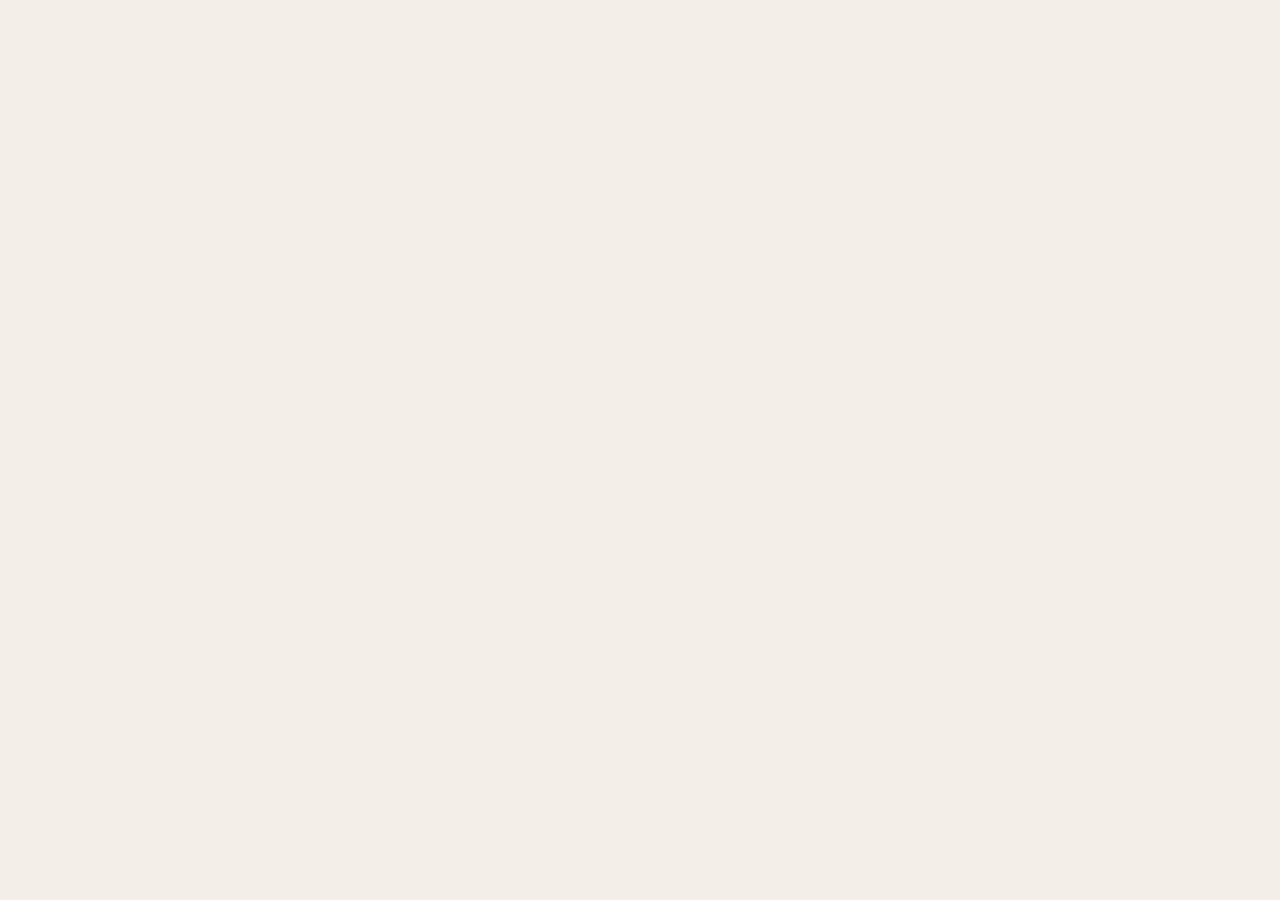
==== commit dd722559: "adjusting for netlify + auth username fix" ====
--- a/admin.html
+++ b/admin.html
@@ -1,861 +1,20 @@
-<!DOCTYPE html>
-<html lang="ur">
-<head>
-<meta charset="UTF-8"/>
-<meta name="viewport" content="width=device-width, initial-scale=1.0"/>
-<title>Maha Collection - Admin Dashboard</title>
-<link rel="preconnect" href="https://fonts.googleapis.com"/>
-<link href="https://fonts.googleapis.com/css2?family=Playfair+Display:ital,wght@0,400;0,600;0,700;1,400&family=Nunito:wght@300;400;500;600&display=swap" rel="stylesheet"/>
-<style>
-/* ===== CSS VARIABLES ===== */
-:root {
-  --wine: #8B1A4A;
-  --rose: #C9536A;
-  --gold: #D4A853;
-  --cream: #FDF6F0;
-  --dark: #1a0a10;
-  --serif: 'Playfair Display', Georgia, serif;
-  --sans: 'Nunito', sans-serif;
-  --shadow: 0 8px 32px rgba(139,26,74,0.15);
-  --radius: 16px;
-}
-
-*, *::before, *::after { box-sizing: border-box; margin: 0; padding: 0; }
-html { scroll-behavior: smooth; }
-body { font-family: var(--sans); background: var(--cream); color: var(--dark); overflow-x: hidden; }
-img { max-width: 100%; display: block; }
-a { text-decoration: none; color: inherit; }
-button { cursor: pointer; font-family: var(--sans); }
-
-/* ===== LOGIN SCREEN ===== */
-.login-wrap {
-  display: flex;
-  width: 100vw;
-  height: 100vh;
-  align-items: center;
-  justify-content: center;
-  background: linear-gradient(135deg, rgba(139,26,74,0.15) 0%, rgba(201,83,106,0.08) 100%);
-}
-.login-box {
-  background: #fff;
-  padding: 48px;
-  border-radius: var(--radius);
-  box-shadow: 0 12px 48px rgba(139,26,74,0.12);
-  max-width: 420px;
-  width: 100%;
-}
-.login-logo {
-  font-family: var(--serif);
-  font-size: 28px;
-  font-weight: 700;
-  text-align: center;
-  margin-bottom: 32px;
-  color: var(--wine);
-}
-.login-logo span { color: var(--rose); font-style: italic; }
-.login-title {
-  text-align: center;
-  font-size: 20px;
-  font-weight: 700;
-  margin-bottom: 28px;
-  color: var(--dark);
-}
-.login-field {
-  display: flex;
-  flex-direction: column;
-  margin-bottom: 20px;
-}
-.login-label {
-  font-size: 13px;
-  font-weight: 600;
-  color: #555;
-  margin-bottom: 8px;
-}
-.login-input {
-  padding: 12px 14px;
-  border: 2px solid #e0e0e0;
-  border-radius: 8px;
-  font-size: 14px;
-  font-family: var(--sans);
-  transition: border-color 0.2s;
-}
-.login-input:focus {
-  outline: none;
-  border-color: var(--wine);
-  box-shadow: 0 0 0 3px rgba(139,26,74,0.1);
-}
-.login-btn {
-  width: 100%;
-  padding: 12px;
-  background: linear-gradient(135deg, var(--wine), var(--rose));
-  color: #fff;
-  border: none;
-  border-radius: 8px;
-  font-weight: 600;
-  font-size: 14px;
-  cursor: pointer;
-  transition: transform 0.2s, box-shadow 0.2s;
-  margin-top: 8px;
-}
-.login-btn:hover { transform: translateY(-1px); box-shadow: 0 6px 20px rgba(139,26,74,0.3); }
-.login-error {
-  background: #fee;
-  border: 1px solid #fcc;
-  color: #c33;
-  padding: 12px;
-  border-radius: 8px;
-  font-size: 13px;
-  margin-bottom: 16px;
-  display: none;
-}
-
-/* ===== ADMIN DASHBOARD ===== */
-.admin-wrap {
-  display: flex;
-  min-height: 100vh;
-  gap: 0;
-}
-.admin-sidebar {
-  width: 240px;
-  background: var(--dark);
-  padding: 28px 0;
-  border-right: 1px solid rgba(139,26,74,0.2);
-  position: fixed;
-  height: 100vh;
-  overflow-y: auto;
-}
-.admin-main {
-  margin-left: 240px;
-  flex: 1;
-  padding: 28px;
-}
-.sidebar-logo {
-  font-family: var(--serif);
-  font-size: 18px;
-  font-weight: 700;
-  color: #fff;
-  text-align: center;
-  padding: 0 20px;
-  margin-bottom: 32px;
-}
-.sidebar-logo span { color: var(--gold); font-style: italic; }
-.sidebar-nav {
-  display: flex;
-  flex-direction: column;
-  gap: 0;
-}
-.sidebar-btn {
-  padding: 12px 20px;
-  background: none;
-  border: none;
-  color: rgba(255,255,255,0.7);
-  text-align: left;
-  font-size: 13px;
-  font-weight: 600;
-  cursor: pointer;
-  transition: all 0.2s;
-  border-left: 3px solid transparent;
-}
-.sidebar-btn:hover { color: #fff; background: rgba(255,255,255,0.05); }
-.sidebar-btn.active { color: var(--gold); border-left-color: var(--gold); background: rgba(139,26,74,0.15); }
-
-/* ===== ADMIN CONTENT ===== */
-.admin-header {
-  display: flex;
-  justify-content: space-between;
-  align-items: center;
-  margin-bottom: 32px;
-}
-.admin-title {
-  font-family: var(--serif);
-  font-size: 28px;
-  font-weight: 700;
-  color: var(--dark);
-}
-.admin-user { font-size: 13px; color: #888; }
-.a-section {
-  background: #fff;
-  padding: 28px;
-  border-radius: var(--radius);
-  box-shadow: 0 2px 8px rgba(139,26,74,0.06);
-  margin-bottom: 24px;
-}
-.a-section-title {
-  font-size: 16px;
-  font-weight: 700;
-  margin-bottom: 20px;
-  color: var(--dark);
-}
-.a-field {
-  display: flex;
-  flex-direction: column;
-  margin-bottom: 16px;
-}
-.a-label {
-  font-size: 12px;
-  font-weight: 600;
-  color: #555;
-  margin-bottom: 6px;
-}
-.a-input {
-  padding: 10px 12px;
-  border: 1px solid #ddd;
-  border-radius: 6px;
-  font-size: 13px;
-  font-family: var(--sans);
-  transition: border-color 0.2s;
-}
-.a-input:focus {
-  outline: none;
-  border-color: var(--wine);
-  box-shadow: 0 0 0 2px rgba(139,26,74,0.1);
-}
-.a-input.sm { font-size: 12px; padding: 8px 10px; }
-.a-input select { background-color: #fff; }
-.a-grid-2 { display: grid; grid-template-columns: 1fr 1fr; gap: 16px; }
-.a-btn {
-  padding: 10px 20px;
-  border: none;
-  border-radius: 6px;
-  font-size: 13px;
-  font-weight: 600;
-  cursor: pointer;
-  transition: all 0.2s;
-}
-.a-btn-primary {
-  background: linear-gradient(135deg, var(--wine), var(--rose));
-  color: #fff;
-}
-.a-btn-primary:hover { transform: translateY(-1px); box-shadow: 0 4px 12px rgba(139,26,74,0.2); }
-.a-btn-danger {
-  background: #fee;
-  color: #c33;
-  border: 1px solid #fcc;
-}
-.a-btn-danger:hover { background: #fdd; }
-.a-save-bar {
-  display: flex;
-  gap: 16px;
-  align-items: center;
-  margin-top: 20px;
-  padding-top: 16px;
-  border-top: 1px solid #eee;
-}
-.a-success-msg {
-  font-size: 12px;
-  color: #22aa33;
-  opacity: 0;
-  transition: opacity 0.3s;
-}
-.a-success-msg.show { opacity: 1; }
-
-/* ===== PRODUCTS TAB ===== */
-.prod-table {
-  width: 100%;
-  border-collapse: collapse;
-  font-size: 13px;
-}
-.prod-table th {
-  text-align: left;
-  padding: 12px;
-  background: rgba(139,26,74,0.05);
-  font-weight: 600;
-  color: var(--dark);
-  border-bottom: 2px solid #ddd;
-}
-.prod-table td {
-  padding: 12px;
-  border-bottom: 1px solid #eee;
-}
-.prod-action { display: flex; gap: 8px; }
-.prod-edit-btn {
-  padding: 6px 12px;
-  background: var(--gold);
-  color: #fff;
-  border: none;
-  border-radius: 4px;
-  cursor: pointer;
-  font-size: 11px;
-  font-weight: 600;
-  transition: all 0.2s;
-}
-.prod-edit-btn:hover { transform: translateY(-1px); box-shadow: 0 3px 8px rgba(212,168,83,0.3); }
-.prod-del-btn {
-  padding: 6px 12px;
-  background: #fee;
-  color: #c33;
-  border: 1px solid #fcc;
-  border-radius: 4px;
-  cursor: pointer;
-  font-size: 11px;
-  font-weight: 600;
-  transition: all 0.2s;
-}
-.prod-del-btn:hover { background: #fdd; }
-
-/* ===== MODAL ===== */
-.modal-wrap {
-  display: none;
-  position: fixed;
-  inset: 0;
-  background: rgba(0,0,0,0.5);
-  z-index: 10000;
-  align-items: center;
-  justify-content: center;
-  padding: 20px;
-}
-.modal-wrap.active { display: flex; }
-.modal-box {
-  background: #fff;
-  border-radius: var(--radius);
-  max-width: 900px;
-  width: 100%;
-  max-height: 90vh;
-  overflow-y: auto;
-  padding: 0;
-}
-.modal-header {
-  display: flex;
-  justify-content: space-between;
-  align-items: center;
-  padding: 24px 28px;
-  border-bottom: 1px solid #eee;
-  position: sticky;
-  top: 0;
-  background: #fff;
-}
-.modal-title {
-  font-size: 18px;
-  font-weight: 700;
-  color: var(--dark);
-}
-.modal-close {
-  background: none;
-  border: none;
-  font-size: 24px;
-  cursor: pointer;
-  color: #888;
-  transition: color 0.2s;
-}
-.modal-close:hover { color: var(--dark); }
-.modal-content {
-  padding: 28px;
-}
-.modal-footer {
-  display: flex;
-  justify-content: flex-end;
-  gap: 12px;
-  padding: 20px 28px;
-  border-top: 1px solid #eee;
-  background: #fafafa;
-}
-
-/* ===== IMAGE UPLOAD ===== */
-.img-upload-row {
-  display: flex;
-  gap: 8px;
-}
-.img-upload-btn {
-  padding: 10px 16px;
-  background: var(--gold);
-  color: #fff;
-  border: none;
-  border-radius: 6px;
-  font-weight: 600;
-  font-size: 12px;
-  cursor: pointer;
-  white-space: nowrap;
-  transition: all 0.2s;
-}
-.img-upload-btn:hover { transform: translateY(-1px); box-shadow: 0 3px 8px rgba(212,168,83,0.3); }
-
-/* ===== RESPONSIVE ===== */
-@media(max-width: 1024px) {
-  .admin-sidebar { width: 200px; }
-  .admin-main { margin-left: 200px; }
-  .a-grid-2 { grid-template-columns: 1fr; }
-}
-
-@media(max-width: 768px) {
-  .admin-sidebar { width: 100%; height: auto; border-right: none; border-bottom: 1px solid #ddd; }
-  .admin-main { margin-left: 0; padding: 16px; }
-}
-</style>
-</head>
-<body>
-
-<!-- ===== LOGIN ===== -->
-<div class="login-wrap" id="loginWrap">
-  <div class="login-box">
-    <div class="login-logo"><span>Maha</span> Admin</div>
-    <div class="login-title">🔐 Admin Login</div>
-    <div class="login-error" id="loginError"></div>
-    <div class="login-field">
-      <label class="login-label">Password</label>
-      <input type="password" id="loginPw" class="login-input" placeholder="Admin password" onkeypress="if(event.key==='Enter') adminLogin()"/>
-    </div>
-    <button class="login-btn" onclick="adminLogin()">Login Karo</button>
-  </div>
-</div>
-
-<!-- ===== ADMIN DASHBOARD ===== -->
-<div class="admin-wrap" id="adminWrap" style="display:none">
-  <!-- SIDEBAR -->
-  <aside class="admin-sidebar">
-    <div class="sidebar-logo"><span>Maha</span> Admin</div>
-    <nav class="sidebar-nav">
-      <button class="sidebar-btn active" onclick="switchTab('products')">📦 Products</button>
-      <button class="sidebar-btn" onclick="switchTab('categories')">🏷️ Categories</button>
-      <button class="sidebar-btn" onclick="switchTab('website')">🌐 Website</button>
-      <button class="sidebar-btn" onclick="switchTab('social')">📱 Social Links</button>
-      <button class="sidebar-btn" onclick="switchTab('hero')">🎥 Hero & Stats</button>
-      <button class="sidebar-btn" onclick="switchTab('security')">🔐 Security</button>
-    </nav>
-  </aside>
-
-  <!-- MAIN CONTENT -->
-  <main class="admin-main">
-    <div class="admin-header">
-      <h1 class="admin-title">Maha Collection</h1>
-      <div>
-        <div class="admin-user">👤 Admin</div>
-      </div>
-    </div>
-    <div id="adminContent"></div>
-  </main>
-</div>
-
-<!-- ===== EDIT PRODUCT MODAL ===== -->
-<div class="modal-wrap" id="productModal">
-  <div class="modal-box">
-    <div class="modal-header">
-      <div class="modal-title">Edit Product</div>
-      <button class="modal-close" onclick="closeModal()">✕</button>
-    </div>
-    <div class="modal-content" id="productModalContent"></div>
-    <div class="modal-footer">
-      <button class="a-btn a-btn-primary" onclick="adminSaveAll()">💾 Save Karo</button>
-      <button class="a-btn" style="background:#e0e0e0" onclick="closeModal()">Cancel</button>
-    </div>
-  </div>
-</div>
-
-<script>
-/* ========== CONFIG ========== */
-const CONFIG = {
-  adminPassword: 'maha123',
-  brandName: 'Maha Collection',
-  tagline: 'Where Every Piece Tells a Story',
-  whatsappNumber: '923334445566',
-  heroTitle1: 'MAHA',
-  heroTitle2: 'COLLECTION',
-  heroSub: 'Premium Pakistani fashion — lawn suits, bridal wear, jewellery & more.\nOrder directly on WhatsApp for fastest delivery.',
-  trustPills: ['✓ 10,000+ Happy Customers', '✓ Same Day WhatsApp Reply', '✓ 4.9★ Average Rating'],
-  stat1n: '10,000+',
-  stat1l: 'Happy Customers',
-  stat2n: '500+',
-  stat2l: 'Products',
-  stat3n: '4.9★',
-  stat3l: 'Average Rating',
-  stat4n: 'Same Day',
-  stat4l: 'WhatsApp Reply',
-  heroBanner: 'https://images.pexels.com/photos/1055691/pexels-photo-1055691.jpeg',
-  instagram: 'https://instagram.com',
-  facebook: 'https://facebook.com',
-  tiktok: 'https://tiktok.com'
-};
-
-let adminAuthed = false;
-let adminItems = [];
-let adminCfg = { ...CONFIG };
-let CATEGORIES = ['Lawn', 'Bridal', 'Dupatta', 'Formal', 'Jewelry', 'Saree'];
-
-/* ========== PRODUCTS DATA ========== */
-let PRODUCTS = [
-  { id: 1, name: 'Elegant Lawn Suit', cat: 'Lawn', price: 'Rs 2,500', img: 'https://images.pexels.com/photos/2559827/pexels-photo-2559827.jpeg', desc: 'Comfortable cotton lawn in vibrant colors' },
-  { id: 2, name: 'Bridal Lehenga', cat: 'Bridal', price: 'Rs 15,000', img: 'https://images.pexels.com/photos/1536620/pexels-photo-1536620.jpeg', desc: 'Gorgeous embroidered bridal collection' },
-  { id: 3, name: 'Silk Dupatta', cat: 'Dupatta', price: 'Rs 1,800', img: 'https://images.pexels.com/photos/5068828/pexels-photo-5068828.jpeg', desc: 'Premium silk with hand embroidery' },
-  { id: 4, name: 'Formal Kameez', cat: 'Formal', price: 'Rs 3,200', img: 'https://images.pexels.com/photos/1536620/pexels-photo-1536620.jpeg', desc: 'Perfect for offices and formal events' },
-  { id: 5, name: 'Gold Bangles Set', cat: 'Jewelry', price: 'Rs 8,500', img: 'https://images.pexels.com/photos/1578500/pexels-photo-1578500.jpeg', desc: 'Stunning traditional gold bangles' },
-  { id: 6, name: 'Designer Saree', cat: 'Saree', price: 'Rs 5,500', img: 'https://images.pexels.com/photos/2055691/pexels-photo-2055691.jpeg', desc: 'Modern design with traditional touch' }
-];
-
-/* ========== LOGIN ========== */
-function adminLogin() {
-  const pw = document.getElementById('loginPw').value;
-  const err = document.getElementById('loginError');
-  if(!pw) { err.textContent = 'Password likho!'; err.style.display = 'block'; return; }
-  if(pw !== CONFIG.adminPassword) { err.textContent = 'Password galat hai!'; err.style.display = 'block'; return; }
-  adminAuthed = true;
-  document.getElementById('loginWrap').style.display = 'none';
-  document.getElementById('adminWrap').style.display = 'flex';
-  adminItems = [...PRODUCTS];
-  switchTab('products');
-}
-
-/* ========== TAB SWITCHING ========== */
-function switchTab(tab) {
-  document.querySelectorAll('.sidebar-btn').forEach(b => b.classList.remove('active'));
-  event.target.classList.add('active');
-  
-  let html = '';
-  if(tab === 'products') html = renderProductsTab();
-  else if(tab === 'categories') html = renderCategoriesTab();
-  else if(tab === 'website') html = renderWebsiteTab();
-  else if(tab === 'social') html = renderSocialTab();
-  else if(tab === 'hero') html = renderHeroTab();
-  else if(tab === 'security') html = renderSecurityTab();
-  
-  document.getElementById('adminContent').innerHTML = html;
-}
-
-/* ── PRODUCTS TAB ── */
-function renderProductsTab() {
-  return `
-    <div class="a-section">
-      <div class="a-section-title">📦 Products Management</div>
-      <table class="prod-table">
-        <thead>
-          <tr>
-            <th>Name</th>
-            <th>Category</th>
-            <th>Price</th>
-            <th>Actions</th>
-          </tr>
-        </thead>
-        <tbody>
-          ${adminItems.map((p,i) => `
-            <tr>
-              <td>${p.name}</td>
-              <td>${p.cat}</td>
-              <td>${p.price}</td>
-              <td class="prod-action">
-                <button class="prod-edit-btn" onclick="editProduct(${i})">✏️ Edit</button>
-                <button class="prod-del-btn" onclick="deleteProduct(${i})">🗑️ Delete</button>
-              </td>
-            </tr>
-          `).join('')}
-        </tbody>
-      </table>
-      <div style="margin-top:20px">
-        <button class="a-btn a-btn-primary" onclick="addProduct()">➕ Add Product</button>
-      </div>
-    </div>`;
-}
-
-/* ── CATEGORIES TAB ── */
-function renderCategoriesTab() {
-  return `
-    <div class="a-section">
-      <div class="a-section-title">🏷️ Category Management</div>
-      <p style="font-size:12px;color:#888;margin-bottom:16px">Apne categories ko manage karein. Ye categories products add karte waqat dropdown menu ma dikhayi denge.</p>
-      <div id="categoriesList" style="display:flex;flex-wrap:wrap;gap:12px;margin-bottom:24px">
-        ${CATEGORIES.map((cat, i) => `
-          <div style="background:rgba(139,26,74,0.08);padding:10px 16px;border-radius:20px;display:flex;align-items:center;gap:12px;border:1px solid rgba(139,26,74,0.15)">
-            <span style="font-weight:600;color:var(--wine)">${cat}</span>
-            <button class="prod-del-btn" style="padding:4px 8px;font-size:11px" onclick="deleteCategory(${i})">✕ Remove</button>
-          </div>
-        `).join('')}
-      </div>
-      <div class="a-field">
-        <label class="a-label">Naya Category Add Karo</label>
-        <div style="display:flex;gap:8px">
-          <input class="a-input" id="newCatInput" placeholder="Category ka naam likho" style="flex:1"/>
-          <button class="a-btn a-btn-primary" style="white-space:nowrap" onclick="addNewCategory()">➕ Add</button>
-        </div>
-      </div>
-      <span class="a-success-msg" id="catMsg" style="display:block;margin-top:12px">✔ Category added!</span>
-    </div>`;
-}
-
-function addNewCategory() {
-  const input = document.getElementById('newCatInput');
-  const catName = input.value.trim();
-  if(!catName) { alert('Category ka naam likho!'); return; }
-  if(CATEGORIES.includes(catName)) { alert('Ye category pehle se hai!'); return; }
-  CATEGORIES.push(catName);
-  document.getElementById('adminContent').innerHTML = renderCategoriesTab();
-  const msg = document.getElementById('catMsg');
-  if(msg) { msg.classList.add('show'); setTimeout(() => msg.classList.remove('show'), 2500); }
-}
-
-function deleteCategory(i) {
-  if(CATEGORIES.length <= 1) { alert('Kam se kam ek category honi chahiye!'); return; }
-  if(confirm(`Kya "${CATEGORIES[i]}" category delete karna hai?`)) {
-    CATEGORIES.splice(i, 1);
-    document.getElementById('adminContent').innerHTML = renderCategoriesTab();
-  }
-}
-
-function editProduct(i) {
-  const p = adminItems[i];
-  const catOptions = CATEGORIES.map(cat => `<option value="${cat}" ${p.cat === cat ? 'selected' : ''}>${cat}</option>`).join('');
-  document.getElementById('productModalContent').innerHTML = `
-    <div class="a-field">
-      <label class="a-label">Product Name</label>
-      <input class="a-input" value="${p.name}" oninput="adminItems[${i}].name=this.value"/>
-    </div>
-    <div class="a-grid-2">
-      <div class="a-field">
-        <label class="a-label">Category</label>
-        <select class="a-input" onchange="adminItems[${i}].cat=this.value" style="cursor:pointer;appearance:auto">
-          <option value="">-- Select Category --</option>
-          ${catOptions}
-        </select>
-      </div>
-      <div class="a-field">
-        <label class="a-label">Price</label>
-        <input class="a-input" value="${p.price}" oninput="adminItems[${i}].price=this.value"/>
-      </div>
-    </div>
-    <div class="a-field">
-      <label class="a-label">Description</label>
-      <input class="a-input" value="${p.desc}" oninput="adminItems[${i}].desc=this.value"/>
-    </div>
-    <div class="a-field">
-      <label class="a-label">Image URL</label>
-      <div class="img-upload-row">
-        <input class="a-input" value="${p.img}" oninput="adminItems[${i}].img=this.value;document.getElementById('imgPreview').src=this.value"/>
-        <button class="img-upload-btn" onclick="document.getElementById('imgFile${i}').click()">📷 Upload</button>
-        <input type="file" id="imgFile${i}" accept="image/*" style="display:none" onchange="handleImageFile(this,${i})"/>
-      </div>
-      <img id="imgPreview" src="${p.img}" style="margin-top:12px;max-height:120px;border-radius:8px;border:1px solid #ddd" onerror="this.style.display='none'"/>
-    </div>
-  `;
-  document.getElementById('productModal').classList.add('active');
-}
-
-function addProduct() {
-  const newId = Math.max(...adminItems.map(p => p.id), 0) + 1;
-  adminItems.push({ id: newId, name: 'New Product', cat: 'New', price: 'Rs 0', img: '', desc: '' });
-  editProduct(adminItems.length - 1);
-}
-
-function deleteProduct(i) {
-  if(confirm('Really delete this product?')) {
-    adminItems.splice(i, 1);
-    document.getElementById('adminContent').innerHTML = renderProductsTab();
-  }
-}
-
-function handleImageFile(input, idx) {
-  const file = input.files[0];
-  if(file) {
-    const reader = new FileReader();
-    reader.onload = e => {
-      adminItems[idx].img = e.target.result;
-      document.getElementById('imgPreview').src = e.target.result;
-    };
-    reader.readAsDataURL(file);
-  }
-}
-
-function closeModal() {
-  document.getElementById('productModal').classList.remove('active');
-}
-
-/* ── WEBSITE TAB ── */
-function renderWebsiteTab() {
-  return `
-    <div class="a-section">
-      <div class="a-section-title">🌐 Website Settings</div>
-      <div class="a-field">
-        <label class="a-label">Brand Name</label>
-        <input class="a-input" value="${adminCfg.brandName}" oninput="adminCfg.brandName=this.value"/>
-      </div>
-      <div class="a-field">
-        <label class="a-label">Tagline</label>
-        <input class="a-input" value="${adminCfg.tagline}" oninput="adminCfg.tagline=this.value"/>
-      </div>
-      <div class="a-field">
-        <label class="a-label">WhatsApp Number</label>
-        <input class="a-input" value="${adminCfg.whatsappNumber}" oninput="adminCfg.whatsappNumber=this.value" placeholder="923334445566"/>
-      </div>
-      <div class="a-field" style="margin-top:20px">
-        <label class="a-label">Hero Title (Line 1)</label>
-        <input class="a-input" value="${adminCfg.heroTitle1}" oninput="adminCfg.heroTitle1=this.value"/>
-      </div>
-      <div class="a-field">
-        <label class="a-label">Hero Title (Line 2)</label>
-        <input class="a-input" value="${adminCfg.heroTitle2}" oninput="adminCfg.heroTitle2=this.value"/>
-      </div>
-      <div class="a-field">
-        <label class="a-label">Hero Subtitle</label>
-        <textarea class="a-input" style="min-height:80px" oninput="adminCfg.heroSub=this.value">${adminCfg.heroSub}</textarea>
-      </div>
-      <div style="margin-top:16px">
-        <label class="a-label">Trust Pills (One per line)</label>
-        <textarea class="a-input" style="min-height:100px" id="pillsArea">${adminCfg.trustPills.join('\n')}</textarea>
-        <button class="a-btn" style="margin-top:8px;background:#ddd" onclick="addTrustPill()">➕ Add Pill</button>
-      </div>
-      <div class="a-save-bar">
-        <button class="a-btn a-btn-primary" onclick="adminSaveWebsite()">✅ Save Karo</button>
-        <span class="a-success-msg" id="websiteMsg">✔ Saved!</span>
-        <span class="a-success-msg" id="pillsMsg">✔ Pills updated!</span>
-      </div>
-    </div>`;
-}
-
-function addTrustPill() {
-  adminCfg.trustPills.push('New Pill');
-  document.getElementById('adminContent').innerHTML = renderWebsiteTab();
-}
-
-function adminSaveWebsite() {
-  CONFIG.brandName = adminCfg.brandName;
-  CONFIG.tagline = adminCfg.tagline;
-  CONFIG.whatsappNumber = adminCfg.whatsappNumber;
-  CONFIG.heroTitle1 = adminCfg.heroTitle1;
-  CONFIG.heroTitle2 = adminCfg.heroTitle2;
-  CONFIG.heroSub = adminCfg.heroSub;
-  const pillsText = document.getElementById('pillsArea').value;
-  CONFIG.trustPills = pillsText.split('\n').filter(p => p.trim());
-  adminCfg.trustPills = CONFIG.trustPills;
-  const msg = document.getElementById('websiteMsg');
-  if(msg) { msg.classList.add('show'); setTimeout(() => msg.classList.remove('show'), 2500); }
-}
-
-/* ── SOCIAL LINKS TAB ── */
-function renderSocialTab() {
-  return `
-    <div class="a-section">
-      <div class="a-section-title">📱 Social Media Links</div>
-      <div class="a-grid-2" style="gap:14px">
-        ${[['instagram','📷 Instagram URL'],['facebook','📘 Facebook URL'],['tiktok','🎵 TikTok URL']].map(([key,lbl]) => `
-          <div class="a-field">
-            <label class="a-label">${lbl}</label>
-            <input class="a-input" value="${(adminCfg[key]||'').replace(/"/g,'&quot;')}" oninput="adminCfg['${key}']=this.value" placeholder="https://..."/>
-          </div>`).join('')}
-      </div>
-      <div class="a-save-bar">
-        <button class="a-btn a-btn-primary" onclick="adminSaveSocial()">✅ Save Karo</button>
-        <span class="a-success-msg" id="socialMsg">✔ Saved!</span>
-      </div>
-    </div>`;
-}
-
-function adminSaveSocial() {
-  ['instagram','facebook','tiktok'].forEach(k => { CONFIG[k] = adminCfg[k]; });
-  const msg = document.getElementById('socialMsg');
-  if(msg) { msg.classList.add('show'); setTimeout(() => msg.classList.remove('show'), 2500); }
-}
-
-/* ── HERO SECTION TAB ── */
-function renderHeroTab() {
-  return `
-    <div class="a-section">
-      <div class="a-section-title">🎥 Hero Banner Image / Logo</div>
-      <p style="font-size:12px;color:#888;margin-bottom:14px">Gallery se image upload karo jo hero section pe dikhani hai. Ya URL paste karo.</p>
-      <div class="a-field">
-        <label class="a-label">Brand Logo / Banner Image URL ya Upload</label>
-        <div class="img-upload-row">
-          <input class="a-input" id="cfg_heroBanner" value="${(adminCfg.heroBanner||'').replace(/"/g,'&quot;')}" oninput="adminCfg.heroBanner=this.value;document.getElementById('prev_heroBanner').src=this.value" placeholder="URL ya gallery se upload karo"/>
-          <button class="img-upload-btn" onclick="document.getElementById('heroBannerFile').click()">📷 Gallery</button>
-          <input type="file" id="heroBannerFile" accept="image/*" style="display:none" onchange="handleHeroBannerFile(this,'heroBanner')"/>
-        </div>
-        ${adminCfg.heroBanner?`<img id="prev_heroBanner" src="${adminCfg.heroBanner}" style="margin-top:8px;max-height:100px;border-radius:8px;border:1px solid rgba(139,26,74,0.15)" onerror="this.style.display='none'"/>`:`<img id="prev_heroBanner" style="display:none;margin-top:8px;max-height:100px;border-radius:8px"/>`}
-      </div>
-      <div class="a-save-bar">
-        <button class="a-btn a-btn-primary" onclick="adminSaveHero()">✅ Save Karo</button>
-        <span class="a-success-msg" id="heroMsg">✔ Saved!</span>
-      </div>
-    </div>
-    <div class="a-section">
-      <div class="a-section-title">📊 Stats Banner Numbers</div>
-      <div class="a-grid-2" style="gap:12px" id="statsEditor">
-        ${[['stat1n','stat1l','10,000+','Happy Customers'],['stat2n','stat2l','500+','Products'],['stat3n','stat3l','4.9★','Average Rating'],['stat4n','stat4l','Same Day','WhatsApp Reply']].map(([nk,lk,nd,ld]) => `
-          <div style="display:flex;gap:8px;align-items:center;background:rgba(139,26,74,0.03);padding:10px;border-radius:8px">
-            <input class="a-input sm" value="${adminCfg[nk]||nd}" oninput="adminCfg['${nk}']=this.value" placeholder="Number" style="width:80px"/>
-            <input class="a-input sm" value="${adminCfg[lk]||ld}" oninput="adminCfg['${lk}']=this.value" placeholder="Label" style="flex:1"/>
-          </div>`).join('')}
-      </div>
-      <div class="a-save-bar">
-        <button class="a-btn a-btn-primary" onclick="adminSaveStats()">✅ Stats Save Karo</button>
-        <span class="a-success-msg" id="statsMsg">✔ Saved!</span>
-      </div>
-    </div>`;
-}
-
-function handleHeroBannerFile(input, key) {
-  const file = input.files[0];
-  if(file) {
-    const reader = new FileReader();
-    reader.onload = e => {
-      adminCfg[key] = e.target.result;
-      document.getElementById('cfg_' + key).value = e.target.result;
-      document.getElementById('prev_' + key).src = e.target.result;
-    };
-    reader.readAsDataURL(file);
-  }
-}
-
-function adminSaveHero() {
-  CONFIG.heroBanner = adminCfg.heroBanner;
-  const msg = document.getElementById('heroMsg');
-  if(msg) { msg.classList.add('show'); setTimeout(() => msg.classList.remove('show'), 2500); }
-}
-
-function adminSaveStats() {
-  const pairs = [['stat1n','stat1l'],['stat2n','stat2l'],['stat3n','stat3l'],['stat4n','stat4l']];
-  pairs.forEach(([nk,lk]) => {
-    CONFIG[nk] = adminCfg[nk];
-    CONFIG[lk] = adminCfg[lk];
-  });
-  const msg = document.getElementById('statsMsg');
-  if(msg) { msg.classList.add('show'); setTimeout(() => msg.classList.remove('show'), 2500); }
-}
-
-/* ── SECURITY TAB ── */
-function renderSecurityTab() {
-  return `
-    <div class="a-section">
-      <div class="a-section-title">🔐 Password Change</div>
-      <div style="max-width:360px">
-        <div class="a-field" style="margin-bottom:12px">
-          <label class="a-label">Naya Password</label>
-          <input type="password" id="newPw1" class="a-input" placeholder="Naya password"/>
-        </div>
-        <div class="a-field" style="margin-bottom:12px">
-          <label class="a-label">Naya Password Confirm</label>
-          <input type="password" id="newPw2" class="a-input" placeholder="Dobara likho"/>
-        </div>
-        <div id="pwChangeErr" style="color:#e53e3e;font-size:12px;margin-bottom:8px;display:none"></div>
-        <button class="a-btn a-btn-primary" onclick="adminChangePw()">🔐 Password Badlo</button>
-        <span class="a-success-msg" id="pwMsg" style="margin-left:12px">✔ Password badal gaya!</span>
-      </div>
-    </div>
-    <div class="a-section">
-      <div class="a-section-title">🚪 Session</div>
-      <p style="font-size:13px;color:#666;margin-bottom:14px">Admin session se bahar nikaalne ke liye logout karein.</p>
-      <button class="a-btn a-btn-danger" onclick="adminLogout()">🚪 Logout</button>
-    </div>`;
-}
-
-function adminChangePw() {
-  const p1 = document.getElementById('newPw1').value;
-  const p2 = document.getElementById('newPw2').value;
-  const err = document.getElementById('pwChangeErr');
-  if(!p1) { err.textContent = 'Password khali nahi ho sakta'; err.style.display = 'block'; return; }
-  if(p1 !== p2) { err.textContent = 'Dono passwords match nahi karte'; err.style.display = 'block'; return; }
-  err.style.display = 'none';
-  CONFIG.adminPassword = p1;
-  const msg = document.getElementById('pwMsg');
-  if(msg) { msg.classList.add('show'); setTimeout(() => msg.classList.remove('show'), 2500); }
-}
-
-function adminLogout() {
-  adminAuthed = false;
-  document.getElementById('adminWrap').style.display = 'none';
-  document.getElementById('loginWrap').style.display = 'flex';
-  document.getElementById('loginPw').value = '';
-}
-
-/* ── SAVE ALL PRODUCTS ── */
-function adminSaveAll() {
-  PRODUCTS = adminItems.map(p => ({...p}));
-  closeModal();
-  switchTab('products');
-}
-</script>
-</body>
-</html>
+<!DOCTYPE html>
+<html lang="ur">
+
+<head>
+  <meta charset="UTF-8">
+  <meta name="viewport" content="width=device-width, initial-scale=1.0">
+  <title>Admin Panel – Maha Collection</title>
+  <link
+    href="https://fonts.googleapis.com/css2?family=Playfair+Display:ital,wght@0,400;0,600;1,400&family=Nunito:wght@300;400;500;600&display=swap"
+    rel="stylesheet">
+  <link rel="stylesheet" href="style/admin.css">
+  <script type="module" src="scripts/firebase-setup.js"></script>
+  <script type="module" src="scripts/database-functions.js"></script>
+  <script type="module" src="scripts/admin/index.js"></script>
+</head>
+
+<body>
+  <div id="app"></div>
+</body>
+</html> 
--- a/style/admin.css
+++ b/style/admin.css
@@ -0,0 +1,407 @@
+:root {
+    --wine: #8B1A4A;
+    --rose: #C9536A;
+    --gold: #D4A853;
+    --cream: #FDF6F0;
+    --dark: #1a0a10;
+    --serif: 'Playfair Display', Georgia, serif;
+    --sans: 'Nunito', sans-serif;
+}
+
+* {
+    box-sizing: border-box;
+    margin: 0;
+    padding: 0;
+}
+
+body {
+    font-family: var(--sans);
+    background: #f4eee9;
+    padding: 24px;
+}
+
+.admin-login {
+    max-width: 380px;
+    margin: 80px auto;
+    background: #fff;
+    border-radius: 24px;
+    padding: 36px 32px;
+    box-shadow: 0 20px 40px rgba(139, 26, 74, 0.15);
+    text-align: center;
+}
+
+.admin-login-logo {
+    font-family: var(--serif);
+    font-size: 28px;
+    color: var(--wine);
+    margin-bottom: 6px;
+}
+
+.admin-login-sub {
+    font-size: 12px;
+    color: #aaa;
+    margin-bottom: 28px;
+    text-transform: uppercase;
+    letter-spacing: 1px;
+}
+
+.a-field {
+    display: flex;
+    flex-direction: column;
+    gap: 6px;
+    margin-bottom: 16px;
+    text-align: left;
+}
+
+.a-label {
+    font-size: 11px;
+    font-weight: 700;
+    color: #8a7f74;
+    letter-spacing: 0.8px;
+    text-transform: uppercase;
+}
+
+.a-input {
+    padding: 12px 14px;
+    border: 1.5px solid rgba(139, 26, 74, 0.2);
+    border-radius: 12px;
+    font-family: var(--sans);
+    font-size: 14px;
+    width: 100%;
+    outline: none;
+    transition: all 0.2s;
+}
+
+.a-input:focus {
+    border-color: var(--rose);
+    box-shadow: 0 0 0 3px rgba(201, 83, 106, 0.12);
+}
+
+.a-btn {
+    padding: 10px 18px;
+    border-radius: 40px;
+    border: none;
+    font-family: var(--sans);
+    font-size: 13px;
+    font-weight: 600;
+    cursor: pointer;
+    transition: all 0.2s;
+}
+
+.a-btn-primary {
+    background: linear-gradient(135deg, var(--wine), var(--rose));
+    color: #fff;
+    width: 100%;
+}
+
+.a-btn-primary:hover {
+    transform: translateY(-1px);
+    box-shadow: 0 6px 18px rgba(201, 83, 106, 0.3);
+}
+
+.err-msg {
+    color: #e53e3e;
+    font-size: 12px;
+    margin-bottom: 12px;
+    display: none;
+}
+
+/* Admin Panel Styles */
+.admin-panel {
+    background: #fff;
+    border-radius: 24px;
+    max-width: 1300px;
+    margin: 0 auto;
+    overflow: hidden;
+    box-shadow: 0 12px 32px rgba(0, 0, 0, 0.08);
+    display: flex;
+    flex-direction: column;
+    height: calc(100vh - 48px);
+}
+
+.admin-hdr {
+    background: linear-gradient(135deg, var(--wine), var(--rose));
+    color: #fff;
+    padding: 18px 28px;
+    display: flex;
+    justify-content: space-between;
+    align-items: center;
+    flex-shrink: 0;
+}
+
+.admin-hdr h2 {
+    font-family: var(--serif);
+    font-weight: 500;
+    font-size: 20px;
+}
+
+.admin-body {
+    display: flex;
+    flex: 1;
+    overflow: hidden;
+}
+
+.admin-sidebar {
+    width: 220px;
+    background: #fefaf7;
+    border-right: 1px solid rgba(139, 26, 74, 0.1);
+    display: flex;
+    flex-direction: column;
+    padding: 20px 0;
+    overflow-y: auto;
+    flex-shrink: 0;
+}
+
+.admin-nav-btn {
+    display: flex;
+    align-items: center;
+    gap: 12px;
+    padding: 12px 24px;
+    background: none;
+    border: none;
+    font-family: var(--sans);
+    font-size: 14px;
+    font-weight: 500;
+    color: #5a4a42;
+    cursor: pointer;
+    transition: all 0.2s;
+    text-align: left;
+    border-left: 3px solid transparent;
+    width: 100%;
+}
+
+.admin-nav-btn:hover {
+    background: rgba(201, 83, 106, 0.06);
+    color: var(--wine);
+}
+
+.admin-nav-btn.active {
+    background: rgba(201, 83, 106, 0.1);
+    color: var(--wine);
+    border-left-color: var(--rose);
+    font-weight: 600;
+}
+
+.admin-content {
+    flex: 1;
+    overflow-y: auto;
+    padding: 24px 28px;
+    background: #fff;
+}
+
+.a-section {
+    background: #ffffff;
+    border-radius: 20px;
+    padding: 22px 24px;
+    margin-bottom: 24px;
+    box-shadow: 0 2px 12px rgba(0, 0, 0, 0.04);
+    border: 1px solid rgba(139, 26, 74, 0.06);
+}
+
+.a-section-title {
+    font-family: var(--serif);
+    font-size: 16px;
+    color: var(--wine);
+    margin-bottom: 20px;
+    padding-bottom: 12px;
+    border-bottom: 1px solid rgba(139, 26, 74, 0.1);
+    display: flex;
+    align-items: center;
+    gap: 8px;
+    justify-content: space-between;
+}
+
+.a-grid-2 {
+    display: grid;
+    grid-template-columns: 1fr 1fr;
+    gap: 18px;
+}
+
+.a-grid-3 {
+    display: grid;
+    grid-template-columns: repeat(3, 1fr);
+    gap: 16px;
+}
+
+.a-save-bar {
+    margin-top: 20px;
+    display: flex;
+    gap: 12px;
+    align-items: center;
+}
+
+.a-success-msg {
+    font-size: 12px;
+    color: #22c55e;
+    font-weight: 600;
+    opacity: 0;
+    transition: opacity 0.3s;
+}
+
+.a-success-msg.show {
+    opacity: 1;
+}
+
+.a-btn-secondary {
+    background: #f0eae6;
+    color: #5a4a42;
+}
+
+.a-btn-danger {
+    background: #fee2e2;
+    color: #e53e3e;
+    border: none;
+}
+
+.img-upload-row {
+    display: flex;
+    gap: 8px;
+    align-items: center;
+}
+
+.img-upload-btn {
+    padding: 8px 14px;
+    border-radius: 12px;
+    border: 1.5px dashed rgba(201, 83, 106, 0.4);
+    background: rgba(201, 83, 106, 0.05);
+    color: var(--rose);
+    font-size: 12px;
+    font-weight: 600;
+    cursor: pointer;
+    transition: all 0.2s;
+}
+
+.img-preview {
+    width: 54px;
+    height: 48px;
+    object-fit: cover;
+    border-radius: 8px;
+    border: 1px solid rgba(139, 26, 74, 0.12);
+}
+
+.a-table {
+    width: 100%;
+    border-collapse: collapse;
+    font-size: 13px;
+}
+
+.a-table th {
+    text-align: left;
+    padding: 12px 12px;
+    background: rgba(139, 26, 74, 0.03);
+    color: var(--wine);
+    font-weight: 600;
+    font-size: 11px;
+    text-transform: uppercase;
+}
+
+.a-table td {
+    padding: 12px 12px;
+    border-bottom: 1px solid rgba(139, 26, 74, 0.06);
+    vertical-align: middle;
+}
+
+.admin-stats-row {
+    display: grid;
+    grid-template-columns: repeat(4, 1fr);
+    gap: 16px;
+    margin-bottom: 24px;
+}
+
+.admin-stat-box {
+    background: #fff;
+    border-radius: 20px;
+    padding: 18px;
+    text-align: center;
+    box-shadow: 0 2px 12px rgba(139, 26, 74, 0.05);
+    border: 1px solid rgba(139, 26, 74, 0.08);
+}
+
+.admin-stat-box .asn {
+    font-family: var(--serif);
+    font-size: 28px;
+    color: var(--wine);
+    font-weight: 700;
+}
+
+.testi-item {
+    background: rgba(139, 26, 74, 0.02);
+    border: 1px solid rgba(139, 26, 74, 0.1);
+    border-radius: 16px;
+    padding: 18px;
+    margin-bottom: 16px;
+}
+
+.pill-list {
+    display: flex;
+    flex-wrap: wrap;
+    gap: 8px;
+    margin-top: 10px;
+}
+
+.pill-tag {
+    background: rgba(201, 83, 106, 0.1);
+    color: var(--wine);
+    border-radius: 50px;
+    padding: 6px 12px 6px 16px;
+    font-size: 12px;
+    display: flex;
+    align-items: center;
+    gap: 6px;
+}
+
+.pill-tag button {
+    background: none;
+    border: none;
+    cursor: pointer;
+    font-size: 14px;
+}
+
+.testimonials-grid {
+    display: grid;
+    grid-template-columns: repeat(auto-fill, minmax(260px, 1fr));
+    gap: 16px;
+}
+
+.testimonial-card {
+    background: #fff;
+    border-radius: 10px;
+    padding: 16px;
+    box-shadow: 0 4px 12px rgba(0, 0, 0, 0.08);
+}
+
+.testimonial-header {
+    display: flex;
+    gap: 10px;
+    align-items: center;
+    margin-bottom: 8px;
+}
+
+.avatar {
+    width: 40px;
+    height: 40px;
+    background: #eee;
+    border-radius: 50%;
+    display: flex;
+    align-items: center;
+    justify-content: center;
+    font-weight: bold;
+}
+
+.name {
+    font-weight: 600;
+}
+
+.location {
+    font-size: 12px;
+    color: #666;
+}
+
+.rating {
+    margin: 6px 0;
+}
+
+.review-text {
+    font-size: 14px;
+    color: #333;
+}
